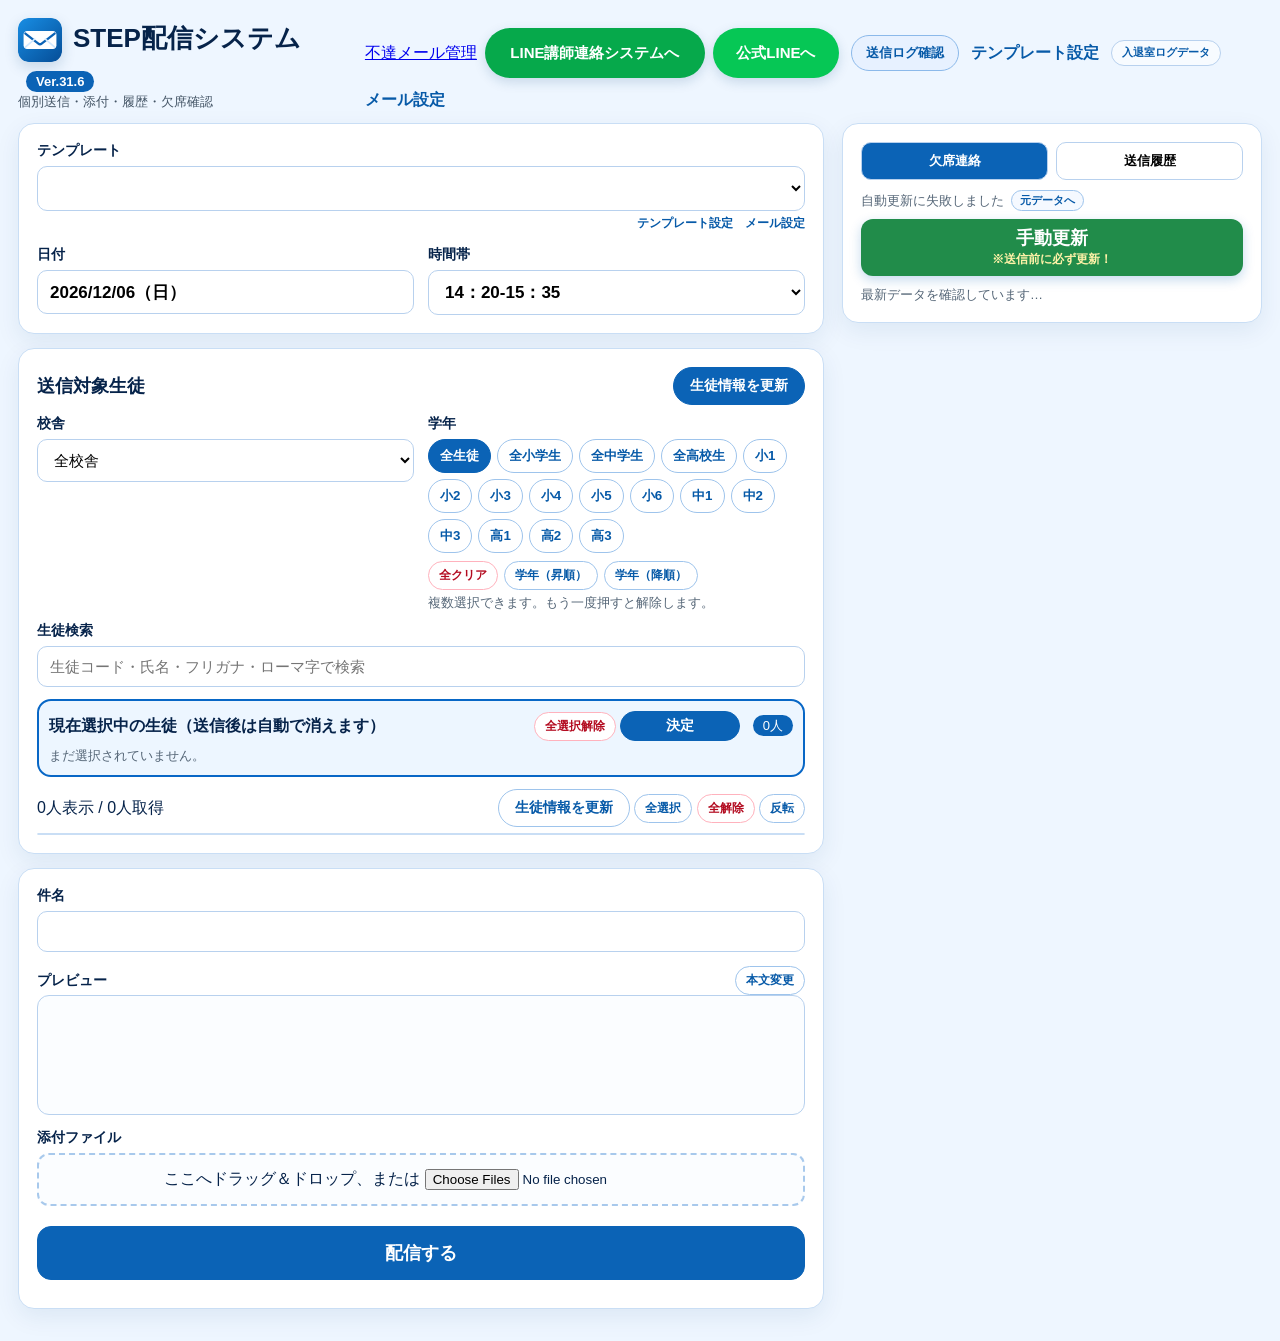
==== index.html @ d00be13e "Add delivery failure manager link to STEP message header" ====
<!doctype html><html lang="ja"><head><meta charset="utf-8"><meta name="viewport" content="width=device-width,initial-scale=1"><meta name="theme-color" content="#0b63b6"><title>STEP配信システム Ver.31.6</title>
<link rel="icon" type="image/svg+xml" href="icons/mail-icon.svg?v=20260814-2"><link rel="icon" type="image/png" sizes="32x32" href="icons/favicon-32.png?v=20260814-2"><link rel="shortcut icon" href="favicon.ico?v=20260814-2"><link rel="apple-touch-icon" sizes="180x180" href="apple-touch-icon.png?v=20260814-2"><link rel="manifest" href="manifest.webmanifest?v=20260814-2">
<link rel="stylesheet" href="style.css?v=20260923-absence-button-v1"></head><body><div class="wrap"><div class="top"><div><h1>STEP配信システム <span class="ver">Ver.31.6</span></h1><div class="sub">個別送信・添付・履歴・欠席確認</div></div><div style="display:flex;gap:12px;align-items:center;flex-wrap:wrap"><nav class="systemNav" aria-label="関連システム"><a class="systemNavSubButton deliveryFailureLink" href="https://stepkobetsu-hub.github.io/student-QR/delivery_failures.html">不達メール管理</a><a class="systemNavButton teacherLineLink" href="https://stepkobetsu-hub.github.io/step-form/teacher_line_contact.html">LINE講師連絡システムへ</a><a class="systemNavButton officialLineLink" href="https://chat.line.biz/U4ec286ef731d320a710bfa6cc796b713" target="_blank" rel="noopener noreferrer">公式LINEへ</a></nav><a class="pillLink" href="template.html">テンプレート設定</a><a class="pillLink checkinLogLink" href="https://docs.google.com/spreadsheets/d/1VyQ3O69PDArG2bJt_Qf347rlTwKfjqM6KPLDWqIPo6A/edit?gid=0#gid=0" target="_blank" rel="noopener noreferrer">入退室ログデータ</a><a class="pillLink" href="mail_settings.html">メール設定</a></div></div><div class="grid"><main><section class="card"><label class="label">テンプレート</label><select id="templateSelect" class="input"></select><div class="templateLink"><a class="pillLink" href="template.html">テンプレート設定</a>　<a class="pillLink" href="mail_settings.html">メール設定</a></div><div class="row" style="margin-top:14px"><div><label class="label">日付</label><input id="dateDisplay" class="input dateTextInput" readonly><input id="dateInput" type="date" class="hidden"></div><div><label class="label">時間帯</label><select id="timeSelect" class="input"><option>13：00-14：15</option><option>14：20-15：35</option><option>15：45-17：00</option><option>17：10-18：25</option><option>18：35-19：50</option><option>20：00-21：15</option><option value="custom">その他</option></select></div></div><div id="customTimeWrap" class="hidden" style="margin-top:10px"><label class="label">その他の時間帯</label><input id="customTime" class="input" placeholder="例：19:00～20:00"></div></section><section class="card"><div class="toolbar" style="margin-bottom:10px"><h2 style="margin:0;font-size:18px">送信対象生徒</h2><button id="refreshStudentsTopBtn" type="button" class="btn refreshBig primary">生徒情報を更新</button></div><div class="row"><div><label class="label">校舎</label><select id="schoolFilter" class="input"><option>全校舎</option><option>神領校</option><option>大手町校</option></select></div><div><label class="label">学年</label><div id="gradeButtons" class="gradeButtons"></div><div class="gradeActions"><button id="clearGradeBtn" type="button" class="btn small danger">全クリア</button><button id="sortAscBtn" type="button" class="btn small">学年（昇順）</button><button id="sortDescBtn" type="button" class="btn small">学年（降順）</button></div><div class="muted" style="margin-top:4px">複数選択できます。もう一度押すと解除します。</div></div></div><div style="margin-top:10px"><label class="label">生徒検索</label><input id="nameFilter" class="input" placeholder="生徒コード・氏名・フリガナ・ローマ字で検索"></div><div class="selectedBox"><div class="toolbar"><b>現在選択中の生徒（送信後は自動で消えます）</b><span><button id="clearAllSelectedBtn" class="btn small danger">全選択解除</button> <button id="decideSelectionBtn" class="btn small primary">決定</button> <span id="selectedCount" class="ver">0人</span></span></div><div id="selectedSummary" class="selectedSummary hidden"></div><div id="selectedList" class="selectedList"><span class="muted">まだ選択されていません。</span></div></div><div class="countLine"><span id="listCount">0人表示 / 0人取得</span><span><button id="refreshStudentsBtn" class="btn refreshBig">生徒情報を更新</button> <button id="selectVisibleBtn" class="btn small">全選択</button> <button id="clearVisibleBtn" class="btn small danger">全解除</button> <button id="invertVisibleBtn" class="btn small">反転</button></span></div><div id="studentList" class="studentArea"></div></section><section class="card"><label class="label">件名</label><input id="subjectInput" class="input"><div style="margin-top:14px" class="toolbar"><label class="label" style="margin:0">プレビュー</label><button id="toggleBodyBtn" class="btn small">本文変更</button></div><div id="preview" class="preview"></div><div id="bodyEditor" class="hidden" style="margin-top:10px"><textarea id="bodyInput" class="textarea"></textarea><button id="saveBodyBtn" class="btn primary" style="margin-top:8px">本文をプレビューへ反映</button></div><div style="margin-top:14px"><label class="label">添付ファイル</label><div id="dropZone" class="fileBox">ここへドラッグ＆ドロップ、または <input id="fileInput" type="file" multiple></div><div id="fileList" class="attachList"></div></div><button id="sendBtn" class="btn primary send">配信する</button><div id="status" class="message"></div></section></main><aside><section class="card"><div class="tabs"><button id="absenceTab" class="tab active">欠席連絡</button><button id="historyTab" class="tab">送信履歴</button></div><div id="absencePanel"><div class="absenceStatusRow"><span id="absenceAutoStatus" class="muted smallText">自動確認：5分ごと</span><a class="absenceSourceLink" href="https://docs.google.com/spreadsheets/d/1c2He5p_FMXGq0Gor74wIrJKtdBvTdjmO992ZkNSVuLQ/edit" target="_blank" rel="noopener noreferrer" title="欠席・遅刻・早退連絡の元データを開く">元データへ</a></div>
              <div class="absenceRefreshBox"><button id="refreshAbsenceCacheBtn" type="button" class="miniBtn absenceRefreshBtn"><span class="absenceRefreshMain">手動更新</span><span class="absenceRefreshNote">※送信前に必ず更新！</span></button></div>
              <div id="absenceList" class="absenceList" style="margin-top:10px"></div></div><div id="historyPanel" class="hidden"><div class="row"><div><label class="label">From</label><input id="historyFrom" type="date" class="input"></div><div><label class="label">To</label><input id="historyTo" type="date" class="input"></div></div><input id="historySearch" class="input" style="margin-top:8px" placeholder="生徒名・件名で検索"><div class="historyButtons historyButtonsWide"><div class="historySearchActions"><button id="reloadHistory" class="btn small searchWide">検索</button><button id="clearHistorySearchBtn" class="btn small">クリア</button><button id="refreshHistoryBtn" class="btn small">更新</button></div><div class="historyArchiveActions"><button id="showArchiveBtn" class="btn small">アーカイブ</button><button id="showNormalHistoryBtn" class="btn small hidden">通常履歴に戻る</button></div></div><div class="muted" style="margin-top:8px">先月分など、直近10件より前の履歴はこちらから確認できます。</div><a class="btn small" style="display:block;text-align:center;text-decoration:none;margin-top:6px" href="https://docs.google.com/spreadsheets/d/1uMj20OXRNOY5YMlga_kzmZ6Y_wER3abNBmrz1bKWs3g/edit?gid=251153037#gid=251153037" target="_blank" rel="noopener noreferrer">Googleスプレッドシートで過去の配信履歴を確認</a><div id="historyList" class="historyList" style="margin-top:10px"></div></div></section></aside></div></div><script src="api.js?v=20260923-absence-fast-v4"></script><script src="app.js?v=20260923-absence-button-v1"></script><script src="selection-reset-fix.js?v=20260904-1"></script></body></html>
---- style.css ----
*{box-sizing:border-box}body{margin:0;font-family:-apple-system,BlinkMacSystemFont,'Segoe UI','Noto Sans JP',sans-serif;background:#eef6ff;color:#06234a}.wrap{max-width:1420px;margin:0 auto;padding:18px}.top{display:flex;justify-content:space-between;align-items:end;margin-bottom:12px}.top h1{font-size:26px;margin:0}.ver{font-size:13px;background:#0b63b6;color:white;border-radius:999px;padding:3px 10px;margin-left:8px}.sub{font-size:13px;color:#456}.grid{display:grid;grid-template-columns:minmax(650px,1fr) 420px;gap:18px}.card{background:white;border:1px solid #c9def5;border-radius:16px;box-shadow:0 8px 24px rgba(10,70,120,.08);padding:18px;margin-bottom:14px}.row{display:grid;grid-template-columns:1fr 1fr;gap:14px}.label{font-weight:700;font-size:14px;margin:0 0 6px;display:block}.input,.textarea,select{width:100%;border:1px solid #b8d1ee;border-radius:10px;padding:11px 12px;font-size:15px;background:white}.textarea{min-height:190px;font-family:inherit;line-height:1.7}.btn{border:1px solid #9ec4ec;background:white;color:#075aa8;border-radius:999px;padding:8px 14px;font-weight:700;cursor:pointer}.btn.primary{background:#0b63b6;color:white;border-color:#0b63b6}.btn.danger{color:#b30b20;border-color:#ffb2bd}.btn.small{font-size:12px;padding:5px 10px}.toolbar{display:flex;gap:8px;align-items:center;justify-content:space-between;flex-wrap:wrap}.muted{color:#567;font-size:13px}.selectedBox{border:2px solid #0867c6;background:#edf6ff;border-radius:14px;padding:12px;margin:12px 0}.selectedSummary{display:none}.selectedList{display:flex;flex-wrap:wrap;gap:5px;align-items:center;max-height:none;overflow:visible}.selectedItem{display:inline-grid;grid-template-columns:auto auto auto 24px;gap:5px;align-items:center;border:1px solid #b7d7fb;background:white;border-radius:999px;padding:3px 5px;font-size:12px;line-height:1.1}.badge{background:#ffe995;border-radius:999px;text-align:center;padding:3px 6px;font-weight:700}.chipX{border:1px solid #9ec4ec;background:white;color:#075aa8;border-radius:999px;width:22px;height:22px;font-weight:700;cursor:pointer}.studentArea{border:1px solid #c9def5;border-radius:12px;background:#fff;max-height:none;overflow:visible}.studentRow{display:grid;grid-template-columns:28px 1fr 70px 90px;gap:8px;align-items:center;padding:7px 10px;border-bottom:1px solid #edf3fa;cursor:pointer;font-size:14px}.studentRow:hover{background:#eef7ff}.studentRow.selected{background:#dceeff}.countLine{display:flex;justify-content:space-between;align-items:center;margin:10px 0 6px}.preview{white-space:pre-wrap;border:1px solid #b8d1ee;background:#fbfdff;border-radius:12px;padding:12px;line-height:1.7;min-height:120px}.hidden{display:none!important}.send{width:100%;font-size:18px;padding:14px;border-radius:14px;margin-top:14px}.tabs{display:flex;gap:8px;margin-bottom:10px}.tab{flex:1;border:1px solid #b8d1ee;background:white;border-radius:10px;padding:9px;font-weight:700;cursor:pointer}.tab.active{background:#0b63b6;color:white}.historyList,.absenceList{display:grid;gap:8px;max-height:650px;overflow:auto}.historyItem,.absenceItem{border:1px solid #c9def5;border-radius:12px;background:#fbfdff;padding:10px;position:relative}.today{background:#fff8d8;border-color:#ffd25c}.historyTitle{font-weight:800}.historyMeta{font-size:13px;color:#345;margin-top:4px}.xbtn{position:absolute;right:8px;top:8px;border:none;background:#f7dce1;color:#9b0018;border-radius:999px;width:24px;height:24px;cursor:pointer}.details{margin-top:8px}.details summary{color:#075aa8;cursor:pointer;font-weight:700}.details pre{white-space:pre-wrap;background:white;border:1px solid #ddd;border-radius:8px;padding:8px;max-height:280px;overflow:auto}.attachList{font-size:13px;color:#345;margin-top:6px}.templateLink{font-size:12px;text-align:right;margin-top:4px}.pillLink{color:#075aa8;font-weight:700;text-decoration:none}.insertButtons{display:flex;flex-wrap:wrap;gap:6px;margin:8px 0}.fileBox{border:2px dashed #a8c9ec;border-radius:12px;padding:14px;text-align:center;background:#fbfdff}.fileBox.drag{background:#e5f2ff}.templateTable{width:100%;border-collapse:collapse}.templateTable th,.templateTable td{border-bottom:1px solid #e2edf8;padding:8px;text-align:left;font-size:14px}.message{font-weight:700;margin-top:10px}.dateTextInput{background:white}

.systemNav{display:flex;gap:8px;align-items:center;margin:0}.systemNavButton{display:inline-flex;align-items:center;justify-content:center;min-height:50px;border-radius:999px;padding:11px 20px;color:#fff;text-decoration:none;font-size:15px;font-weight:900;white-space:nowrap;box-shadow:0 4px 12px rgba(10,70,120,.17)}.teacherLineLink{min-width:220px;background:#06a94b}.officialLineLink{min-width:126px;background:#06c755}.systemNavButton:hover{filter:brightness(.96)}
@media(max-width:1050px){.grid{grid-template-columns:1fr}.selectedItem{grid-template-columns:auto auto auto 24px}}
@media(max-width:600px){.top{align-items:flex-start;gap:8px}.top>div:last-child{gap:6px!important}.systemNav{display:flex;gap:5px}.systemNavButton{padding:7px 9px;font-size:11px;text-align:center}}

.gradeButtons{display:flex;flex-wrap:wrap;gap:6px}.gradeBtn{border:1px solid #9ec4ec;background:white;color:#075aa8;border-radius:999px;padding:7px 11px;font-weight:700;cursor:pointer}.gradeBtn.active{background:#0b63b6;color:white;border-color:#0b63b6}.selectedBox{padding:10px}.selectedBox .toolbar{margin-bottom:6px}

/* Ver.18 additions */
.gradeActions{display:flex;gap:6px;flex-wrap:wrap;margin-top:8px}
.gradeBadge,.badge{border-radius:999px;text-align:center;padding:3px 7px;font-weight:800;display:inline-block;min-width:38px}
.gradeElem{background:#ffdbe1;color:#9b0018}
.gradeJr{background:#ffe995;color:#5b4300}
.gradeHigh{background:#dbeafe;color:#075aa8}
.selectedItem{grid-template-columns:auto auto auto 22px;padding:3px 6px;font-size:12px;min-height:25px}
.studentRow .gradeBadge{justify-self:start}

.returnBtn{border:1px solid #9ec4ec;border-radius:999px;padding:8px 14px;background:white}

/* Ver.20.2 */
.btn.refreshBig{font-size:14px;padding:9px 16px;border-radius:999px}
.historyButtons{display:flex;gap:8px;flex-wrap:wrap;margin-top:8px}
.archiveBadge{display:inline-block;background:#f4eee8;border:1px solid #d9c7b8;color:#7a4b20;border-radius:999px;padding:2px 8px;font-size:12px;font-weight:700;margin-bottom:4px}
.historyActions{display:flex;gap:6px;margin-top:8px;flex-wrap:wrap}

/* Ver.30.1 送信結果ポップアップ */
.modalOverlay{position:fixed;inset:0;background:rgba(0,0,0,.35);display:flex;align-items:center;justify-content:center;z-index:9999;padding:20px}
.modalOverlay.hidden{display:none}
.modalBox{background:#fff;border-radius:18px;box-shadow:0 20px 60px rgba(0,0,0,.25);padding:28px;max-width:560px;width:100%;text-align:center;border:2px solid #bcd7ff}
.modalBox h2{margin:0 0 16px;font-size:24px;color:#063766}.modalBox.success{border-color:#7ecb9a}.modalBox.warn{border-color:#f5b3b3}.resultCount{font-size:20px;font-weight:700;margin:8px 0}.errorList{background:#fff7f7;border:1px solid #f0b8b8;border-radius:10px;padding:12px;text-align:left;white-space:pre-wrap;max-height:220px;overflow:auto;color:#8a1f1f}.progressBar{height:16px;background:#e5eefb;border-radius:999px;overflow:hidden;margin:18px 0}.progressBar>div{height:100%;width:55%;background:#1668b8;border-radius:999px;animation:progressMove 1.1s infinite alternate}@keyframes progressMove{from{transform:translateX(-40%)}to{transform:translateX(120%)}}

/* Ver.31 preview placeholder */
.previewPlaceholder{color:#9ca3af;font-style:italic;font-family:Georgia,'Times New Roman',serif;background:#f8fafc;border:1px dashed #cbd5e1;border-radius:6px;padding:1px 6px;}

#decideSelectionBtn{min-width:120px;padding-left:24px;padding-right:24px;font-size:14px;}
.settingsOpen{text-align:right;margin-top:10px;}
.settingsCard.hidden{display:none!important;}

/* Ver.31.3 履歴検索ボタン調整 */
.historyButtonsWide{display:flex;align-items:center;justify-content:space-between;gap:10px;margin-top:8px}
.historySearchActions{display:flex;gap:8px;align-items:center}
.historyArchiveActions{margin-left:auto;display:flex;gap:8px;align-items:center}
.searchWide{min-width:92px;padding-left:22px!important;padding-right:22px!important}
#clearHistorySearchBtn{min-width:72px}
#showArchiveBtn,#showNormalHistoryBtn{white-space:nowrap}

.receivedTime{font-size:11px;color:#8a9aaa;font-weight:500;margin-left:6px;}
.settingsHead{display:flex;align-items:center;justify-content:space-between;gap:10px;}

/* Important send fields */
#templateSelect,#dateDisplay,#timeSelect{font-size:17px;font-weight:800}

/* STEP配信システム アイコン */
.top h1::before{content:"";display:inline-block;width:44px;height:44px;margin-right:11px;border-radius:11px;background:url("icons/mail-icon.svg") center/cover no-repeat;box-shadow:0 5px 14px rgba(10,70,120,.18);vertical-align:middle}


/* Ver.31.4 最終送信確認モーダル */
.confirmOverlay{position:fixed;inset:0;z-index:10000;display:flex;align-items:center;justify-content:center;padding:24px;background:rgba(3,15,30,.72)}
.confirmOverlay.hidden{display:none!important}
.confirmDialog{display:flex;flex-direction:column;width:min(820px,100%);height:auto;max-height:94vh;overflow:hidden;background:#fff;border:3px solid #b30b20;border-radius:22px;box-shadow:0 28px 80px rgba(0,0,0,.42);padding:24px 30px;color:#06234a}
.confirmDialog h2{margin:0;text-align:center;font-size:clamp(27px,4vw,38px);color:#8f1021}
.confirmWarning{margin:12px 0 14px;padding:10px 16px;border-radius:12px;background:#fff0f1;border:2px solid #ef9aa6;color:#8f1021;text-align:center;font-size:clamp(16px,2.5vw,20px);font-weight:900}
.confirmDetails{display:grid;gap:8px;margin:0}
.confirmDetails>div{display:grid;grid-template-columns:130px minmax(0,1fr);gap:14px;align-items:start;padding:9px 14px;border:1px solid #c9def5;border-radius:12px;background:#f8fbff}
.confirmDetails dt{font-size:17px;font-weight:900;color:#345}
.confirmDetails dd{margin:0;font-size:clamp(18px,2.5vw,23px);font-weight:800;overflow-wrap:anywhere}
.confirmDetails .confirmCount{font-size:clamp(22px,3vw,30px);color:#b30b20}
.confirmRecipients{display:flex;min-height:0;flex-direction:column;margin-top:12px}
.confirmRecipients h3{margin:0 0 8px;font-size:24px;color:#8f1021}.confirmRecipients h3 span{font-size:19px}
.confirmRecipients ul{display:grid;grid-template-columns:repeat(2,minmax(0,1fr));grid-auto-flow:column;grid-template-rows:repeat(3,minmax(46px,auto));column-gap:22px;min-height:0;max-height:220px;overflow-y:auto;margin:0;padding:10px 14px;list-style:none;border:2px solid #b8d1ee;border-radius:12px;background:#fbfdff}
.confirmRecipients li{display:flex;align-items:center;gap:10px;min-width:0;min-height:46px;padding:8px 6px;border-bottom:1px solid #e2edf8;font-size:18px}.confirmRecipients li strong{min-width:0;overflow-wrap:anywhere}
.confirmRecipients li:last-child{border-bottom:0}
.confirmActions{display:grid;grid-template-columns:1fr 1.35fr;gap:28px;margin-top:14px}
.confirmCancelBtn,.confirmSendBtn{min-height:62px;border-radius:14px;padding:13px 18px;font-size:19px;font-weight:900;cursor:pointer}
.confirmCancelBtn{border:2px solid #8aa1b8;background:#eef3f7;color:#183b56}
.confirmSendBtn{border:2px solid #9d0b1e;background:#b30b20;color:#fff}
.confirmCancelBtn:focus-visible,.confirmSendBtn:focus-visible{outline:4px solid #f9c74f;outline-offset:3px}
.confirmSendBtn:disabled{cursor:not-allowed;opacity:.55}
@media(max-width:600px){
  .confirmOverlay{padding:10px}
  .confirmDialog{height:auto;max-height:94vh;padding:14px;border-radius:16px}
  .confirmWarning{margin:11px 0 13px;padding:10px}
  .confirmDetails{gap:8px}
  .confirmDetails>div{grid-template-columns:92px minmax(0,1fr);gap:8px;padding:9px 10px}
  .confirmDetails dt{font-size:14px}
  .confirmRecipients{margin-top:12px}
  .confirmRecipients ul{display:block;min-height:0;max-height:220px;padding:7px 9px}
  .confirmRecipients li{font-size:16px;padding:7px 2px}
  .confirmActions{grid-template-columns:1fr;gap:10px;margin-top:14px}
  .confirmCancelBtn,.confirmSendBtn{min-height:54px;font-size:17px}
  .confirmCancelBtn{order:2}
  .confirmSendBtn{order:1}
}


/* Ver.31.4.3 ラフ案対応：送信先を左、確認項目を右に配置 */
.confirmMain{display:grid;grid-template-columns:minmax(0,1.35fr) minmax(280px,.9fr);gap:18px;min-height:0;margin-top:2px}
.confirmMain .confirmRecipients{margin-top:0;min-height:0}
.confirmMain .confirmRecipients ul{display:block;min-height:260px;max-height:300px;overflow-y:auto}
.confirmMain .confirmRecipients li{min-height:49px;font-size:19px}
.confirmMain .confirmDetails{display:flex;flex-direction:column;gap:10px}
.confirmMain .confirmDetails>div{display:block;padding:12px 14px}
.confirmMain .confirmDetails dt{margin-bottom:7px}
.confirmMain .confirmDetails dd{font-size:20px;line-height:1.45}
.confirmMain .confirmDetails .confirmCount{font-size:30px}
@media(max-width:700px){
  .confirmMain{display:flex;flex-direction:column;gap:10px;overflow-y:auto}
  .confirmMain .confirmRecipients{order:1}
  .confirmMain .confirmDetails{order:2}
  .confirmMain .confirmRecipients ul{min-height:0;max-height:220px}
  .confirmMain .confirmDetails>div{display:grid;grid-template-columns:92px minmax(0,1fr);gap:8px}
  .confirmMain .confirmDetails dt{margin-bottom:0}
}


/* Ver.31.4.4 低い画面でも操作ボタンと内容を重ねない */
.confirmDialog{height:min(680px,94vh)}
.confirmDialog h2{font-size:clamp(24px,3vw,32px);line-height:1.15}
.confirmWarning{flex:0 0 auto;margin:8px 0 10px;padding:8px 14px}
.confirmMain{flex:1;min-height:0;overflow:hidden}
.confirmMain .confirmRecipients{height:100%;min-height:0}
.confirmMain .confirmRecipients ul{flex:1;min-height:0;max-height:none}
.confirmMain .confirmDetails{min-height:0}
.confirmMain .confirmDetails>div{padding:9px 12px}
.confirmMain .confirmDetails>div:first-child{display:grid;grid-template-columns:100px minmax(0,1fr);align-items:center;gap:8px}
.confirmMain .confirmDetails>div:first-child dt{margin:0}
.confirmMain .confirmDetails .confirmCount{font-size:27px;text-align:left}
.confirmActions{flex:0 0 auto;margin-top:12px}
@media(max-width:700px){
  .confirmDialog{height:94vh}
  .confirmMain{overflow-y:auto}
  .confirmMain .confirmRecipients{height:auto}
  .confirmMain .confirmRecipients ul{flex:none;max-height:220px}
}


/* 欠席連絡：送信前の手動更新を目立たせる */
.absenceRefreshBox{display:flex;flex-direction:column;align-items:stretch;gap:4px;margin-top:8px}
.absenceRefreshBtn{width:100%;border:0;border-radius:12px;padding:9px 16px 10px;background:#218c4a;color:#fff;font-weight:800;box-shadow:0 4px 12px rgba(11,99,182,.24);cursor:pointer;display:flex;flex-direction:column;align-items:center;justify-content:center;gap:2px;line-height:1.2}
.absenceRefreshMain{font-size:18px;font-weight:900}
.absenceRefreshNote{font-size:12px;font-weight:900;color:#fff2a8}
.absenceRefreshBtn:hover{background:#19723c}
.absenceRefreshBtn:focus-visible{outline:3px solid #8fc7ff;outline-offset:2px}
.absenceRefreshBtn:disabled{background:#7d97ad;cursor:wait;box-shadow:none}
.absenceStatusRow{display:flex;align-items:center;justify-content:flex-start;gap:7px;flex-wrap:nowrap;white-space:nowrap}
.absenceSourceLink{display:inline-flex;align-items:center;padding:3px 8px;border:1px solid #9ec4ec;border-radius:999px;background:#f5f9ff;color:#075aa8;font-size:11px;font-weight:700;line-height:1.2;text-decoration:none;white-space:nowrap}
.absenceSourceLink:hover{background:#e7f1ff;border-color:#6da8e3}
.absenceSourceLink:focus-visible{outline:3px solid #8fc7ff;outline-offset:2px}
.absenceRefreshNotice{margin-left:0;color:#d00020;font-size:12px;font-weight:800;white-space:nowrap}

/* 送信エラー後の実送信調査 */
.deliveryLogBtn{background:#e7f1ff!important;color:#075aa8!important;border-color:#8bb9ea!important;white-space:nowrap}
.checkinLogLink{display:inline-flex;align-items:center;padding:5px 10px;border:1px solid #b8d1ee;border-radius:999px;background:#f7fbff;font-size:11px;line-height:1.2;white-space:nowrap}
.modalActions{display:flex;justify-content:center;gap:10px;flex-wrap:wrap;margin-top:16px}
.deliveryItem,.deliveryUnknown,.deliveryLogDetail{border-radius:10px;padding:10px 12px;margin:8px 0;text-align:left}
.deliveryItem{display:grid;grid-template-columns:1fr auto;gap:4px 10px;border:1px solid #b8d1ee;background:#f8fbff}
.deliveryItem small{grid-column:1/-1;color:#567}.deliveryItem div{grid-column:1/-1}
.deliveryOk{border-color:#77c795;background:#eefbf3}.deliveryPending{border-color:#e3bd58;background:#fff9df}.deliveryError{border-color:#e29aa5;background:#fff2f3}
.deliveryUnknown{border:1px solid #e3bd58;background:#fff9df;color:#634d00}
.deliveryLogModal{display:flex;flex-direction:column;max-width:700px;max-height:calc(100dvh - 40px);overflow:hidden;text-align:left}.deliveryLogHead{display:flex;align-items:center;justify-content:space-between;gap:12px;flex:0 0 auto}.deliveryLogHead h2{margin:0}.deliveryLogClose{display:grid;place-items:center;flex:0 0 auto;width:40px;height:40px;border:1px solid #9ec4ec;border-radius:50%;background:#f3f8ff;color:#075aa8;font-size:28px;line-height:1;cursor:pointer}.deliveryLogClose:focus-visible{outline:3px solid #f9c74f;outline-offset:2px}#deliveryLogList{min-height:0;overflow-y:auto;overscroll-behavior:contain;margin:12px -6px 16px 0;padding-right:6px}.deliveryLogBottomClose{flex:0 0 auto;align-self:center}.deliveryLogRow{display:grid;grid-template-columns:1fr auto;gap:4px 10px;width:100%;padding:11px 12px;margin:8px 0;border:1px solid #b8d1ee;border-radius:10px;background:#f8fbff;color:#06234a;text-align:left;cursor:pointer}.deliveryLogRow small{grid-column:1/-1;color:#075aa8;font-weight:700}
@media(max-width:600px){.modalOverlay{padding:10px}.deliveryLogModal{max-height:calc(100dvh - 20px);padding:18px}.deliveryLogHead h2{font-size:20px}}


/* Ver.31.4.5 案内日時の切れ防止 */
.confirmMain{grid-template-columns:minmax(0,1.3fr) minmax(320px,.95fr);gap:14px}
.confirmMain .confirmDetails{gap:6px;overflow:visible}
.confirmMain .confirmDetails>div{padding:7px 10px}
.confirmMain .confirmDetails dt{margin-bottom:3px;font-size:15px;line-height:1.2}
.confirmMain .confirmDetails dd{font-size:18px;line-height:1.25}
.confirmMain .confirmDetails>div:first-child{grid-template-columns:94px minmax(0,1fr);min-height:48px;padding-top:6px;padding-bottom:6px}
.confirmMain .confirmDetails .confirmCount{font-size:25px;line-height:1}
.confirmCancelBtn,.confirmSendBtn{min-height:58px;padding-top:10px;padding-bottom:10px}
@media(max-height:650px) and (min-width:701px){
  .confirmOverlay{padding:10px}
  .confirmDialog{height:96vh;padding-top:18px;padding-bottom:18px}
  .confirmDialog h2{font-size:28px}
  .confirmWarning{margin-top:6px;margin-bottom:8px;padding-top:7px;padding-bottom:7px}
  .confirmActions{margin-top:8px}
}
@media(max-width:700px){
  .confirmMain{grid-template-columns:1fr}
  .confirmMain .confirmDetails>div{padding:8px 10px}
  .confirmMain .confirmDetails dt{font-size:14px}
  .confirmMain .confirmDetails dd{font-size:17px}
}
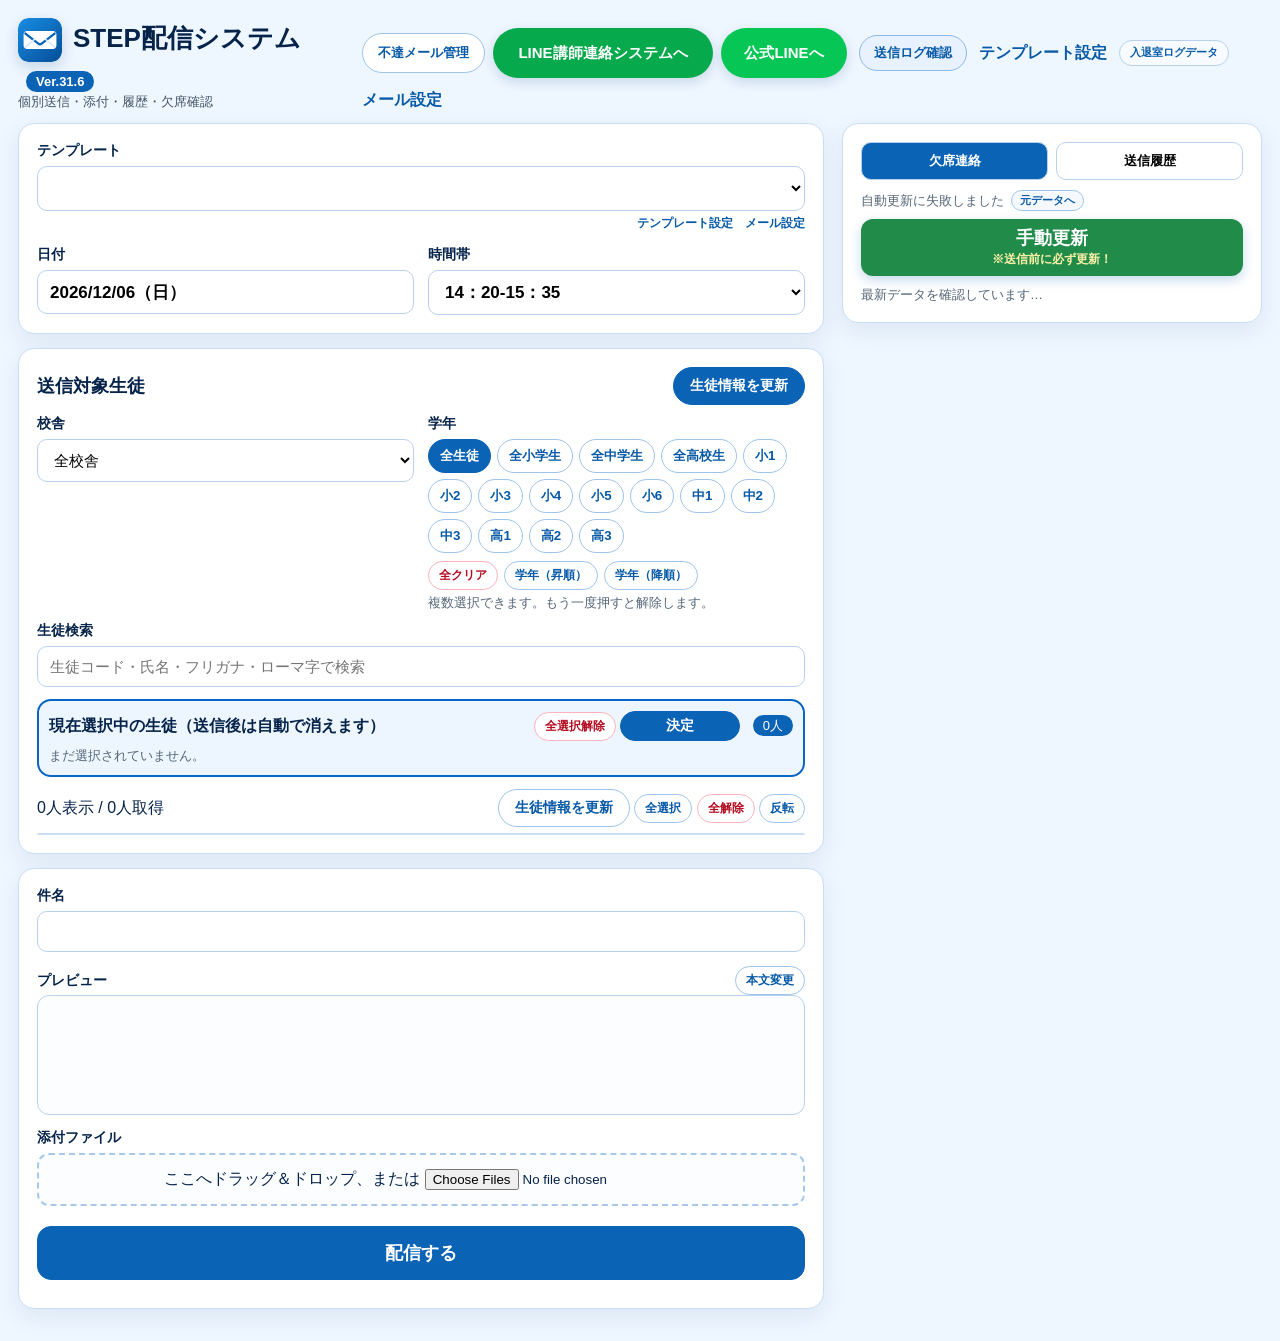
==== commit fd8d7de7: "Bust CSS cache for delivery failure header button" ====
--- a/index.html
+++ b/index.html
@@ -1,5 +1,5 @@
 <!doctype html><html lang="ja"><head><meta charset="utf-8"><meta name="viewport" content="width=device-width,initial-scale=1"><meta name="theme-color" content="#0b63b6"><title>STEP配信システム Ver.31.6</title>
 <link rel="icon" type="image/svg+xml" href="icons/mail-icon.svg?v=20260814-2"><link rel="icon" type="image/png" sizes="32x32" href="icons/favicon-32.png?v=20260814-2"><link rel="shortcut icon" href="favicon.ico?v=20260814-2"><link rel="apple-touch-icon" sizes="180x180" href="apple-touch-icon.png?v=20260814-2"><link rel="manifest" href="manifest.webmanifest?v=20260814-2">
-<link rel="stylesheet" href="style.css?v=20260923-absence-button-v1"></head><body><div class="wrap"><div class="top"><div><h1>STEP配信システム <span class="ver">Ver.31.6</span></h1><div class="sub">個別送信・添付・履歴・欠席確認</div></div><div style="display:flex;gap:12px;align-items:center;flex-wrap:wrap"><nav class="systemNav" aria-label="関連システム"><a class="systemNavSubButton deliveryFailureLink" href="https://stepkobetsu-hub.github.io/student-QR/delivery_failures.html">不達メール管理</a><a class="systemNavButton teacherLineLink" href="https://stepkobetsu-hub.github.io/step-form/teacher_line_contact.html">LINE講師連絡システムへ</a><a class="systemNavButton officialLineLink" href="https://chat.line.biz/U4ec286ef731d320a710bfa6cc796b713" target="_blank" rel="noopener noreferrer">公式LINEへ</a></nav><a class="pillLink" href="template.html">テンプレート設定</a><a class="pillLink checkinLogLink" href="https://docs.google.com/spreadsheets/d/1VyQ3O69PDArG2bJt_Qf347rlTwKfjqM6KPLDWqIPo6A/edit?gid=0#gid=0" target="_blank" rel="noopener noreferrer">入退室ログデータ</a><a class="pillLink" href="mail_settings.html">メール設定</a></div></div><div class="grid"><main><section class="card"><label class="label">テンプレート</label><select id="templateSelect" class="input"></select><div class="templateLink"><a class="pillLink" href="template.html">テンプレート設定</a>　<a class="pillLink" href="mail_settings.html">メール設定</a></div><div class="row" style="margin-top:14px"><div><label class="label">日付</label><input id="dateDisplay" class="input dateTextInput" readonly><input id="dateInput" type="date" class="hidden"></div><div><label class="label">時間帯</label><select id="timeSelect" class="input"><option>13：00-14：15</option><option>14：20-15：35</option><option>15：45-17：00</option><option>17：10-18：25</option><option>18：35-19：50</option><option>20：00-21：15</option><option value="custom">その他</option></select></div></div><div id="customTimeWrap" class="hidden" style="margin-top:10px"><label class="label">その他の時間帯</label><input id="customTime" class="input" placeholder="例：19:00～20:00"></div></section><section class="card"><div class="toolbar" style="margin-bottom:10px"><h2 style="margin:0;font-size:18px">送信対象生徒</h2><button id="refreshStudentsTopBtn" type="button" class="btn refreshBig primary">生徒情報を更新</button></div><div class="row"><div><label class="label">校舎</label><select id="schoolFilter" class="input"><option>全校舎</option><option>神領校</option><option>大手町校</option></select></div><div><label class="label">学年</label><div id="gradeButtons" class="gradeButtons"></div><div class="gradeActions"><button id="clearGradeBtn" type="button" class="btn small danger">全クリア</button><button id="sortAscBtn" type="button" class="btn small">学年（昇順）</button><button id="sortDescBtn" type="button" class="btn small">学年（降順）</button></div><div class="muted" style="margin-top:4px">複数選択できます。もう一度押すと解除します。</div></div></div><div style="margin-top:10px"><label class="label">生徒検索</label><input id="nameFilter" class="input" placeholder="生徒コード・氏名・フリガナ・ローマ字で検索"></div><div class="selectedBox"><div class="toolbar"><b>現在選択中の生徒（送信後は自動で消えます）</b><span><button id="clearAllSelectedBtn" class="btn small danger">全選択解除</button> <button id="decideSelectionBtn" class="btn small primary">決定</button> <span id="selectedCount" class="ver">0人</span></span></div><div id="selectedSummary" class="selectedSummary hidden"></div><div id="selectedList" class="selectedList"><span class="muted">まだ選択されていません。</span></div></div><div class="countLine"><span id="listCount">0人表示 / 0人取得</span><span><button id="refreshStudentsBtn" class="btn refreshBig">生徒情報を更新</button> <button id="selectVisibleBtn" class="btn small">全選択</button> <button id="clearVisibleBtn" class="btn small danger">全解除</button> <button id="invertVisibleBtn" class="btn small">反転</button></span></div><div id="studentList" class="studentArea"></div></section><section class="card"><label class="label">件名</label><input id="subjectInput" class="input"><div style="margin-top:14px" class="toolbar"><label class="label" style="margin:0">プレビュー</label><button id="toggleBodyBtn" class="btn small">本文変更</button></div><div id="preview" class="preview"></div><div id="bodyEditor" class="hidden" style="margin-top:10px"><textarea id="bodyInput" class="textarea"></textarea><button id="saveBodyBtn" class="btn primary" style="margin-top:8px">本文をプレビューへ反映</button></div><div style="margin-top:14px"><label class="label">添付ファイル</label><div id="dropZone" class="fileBox">ここへドラッグ＆ドロップ、または <input id="fileInput" type="file" multiple></div><div id="fileList" class="attachList"></div></div><button id="sendBtn" class="btn primary send">配信する</button><div id="status" class="message"></div></section></main><aside><section class="card"><div class="tabs"><button id="absenceTab" class="tab active">欠席連絡</button><button id="historyTab" class="tab">送信履歴</button></div><div id="absencePanel"><div class="absenceStatusRow"><span id="absenceAutoStatus" class="muted smallText">自動確認：5分ごと</span><a class="absenceSourceLink" href="https://docs.google.com/spreadsheets/d/1c2He5p_FMXGq0Gor74wIrJKtdBvTdjmO992ZkNSVuLQ/edit" target="_blank" rel="noopener noreferrer" title="欠席・遅刻・早退連絡の元データを開く">元データへ</a></div>
+<link rel="stylesheet" href="style.css?v=20260927-delivery-failure-button-v2"></head><body><div class="wrap"><div class="top"><div><h1>STEP配信システム <span class="ver">Ver.31.6</span></h1><div class="sub">個別送信・添付・履歴・欠席確認</div></div><div style="display:flex;gap:12px;align-items:center;flex-wrap:wrap"><nav class="systemNav" aria-label="関連システム"><a class="systemNavSubButton deliveryFailureLink" href="https://stepkobetsu-hub.github.io/student-QR/delivery_failures.html">不達メール管理</a><a class="systemNavButton teacherLineLink" href="https://stepkobetsu-hub.github.io/step-form/teacher_line_contact.html">LINE講師連絡システムへ</a><a class="systemNavButton officialLineLink" href="https://chat.line.biz/U4ec286ef731d320a710bfa6cc796b713" target="_blank" rel="noopener noreferrer">公式LINEへ</a></nav><a class="pillLink" href="template.html">テンプレート設定</a><a class="pillLink checkinLogLink" href="https://docs.google.com/spreadsheets/d/1VyQ3O69PDArG2bJt_Qf347rlTwKfjqM6KPLDWqIPo6A/edit?gid=0#gid=0" target="_blank" rel="noopener noreferrer">入退室ログデータ</a><a class="pillLink" href="mail_settings.html">メール設定</a></div></div><div class="grid"><main><section class="card"><label class="label">テンプレート</label><select id="templateSelect" class="input"></select><div class="templateLink"><a class="pillLink" href="template.html">テンプレート設定</a>　<a class="pillLink" href="mail_settings.html">メール設定</a></div><div class="row" style="margin-top:14px"><div><label class="label">日付</label><input id="dateDisplay" class="input dateTextInput" readonly><input id="dateInput" type="date" class="hidden"></div><div><label class="label">時間帯</label><select id="timeSelect" class="input"><option>13：00-14：15</option><option>14：20-15：35</option><option>15：45-17：00</option><option>17：10-18：25</option><option>18：35-19：50</option><option>20：00-21：15</option><option value="custom">その他</option></select></div></div><div id="customTimeWrap" class="hidden" style="margin-top:10px"><label class="label">その他の時間帯</label><input id="customTime" class="input" placeholder="例：19:00～20:00"></div></section><section class="card"><div class="toolbar" style="margin-bottom:10px"><h2 style="margin:0;font-size:18px">送信対象生徒</h2><button id="refreshStudentsTopBtn" type="button" class="btn refreshBig primary">生徒情報を更新</button></div><div class="row"><div><label class="label">校舎</label><select id="schoolFilter" class="input"><option>全校舎</option><option>神領校</option><option>大手町校</option></select></div><div><label class="label">学年</label><div id="gradeButtons" class="gradeButtons"></div><div class="gradeActions"><button id="clearGradeBtn" type="button" class="btn small danger">全クリア</button><button id="sortAscBtn" type="button" class="btn small">学年（昇順）</button><button id="sortDescBtn" type="button" class="btn small">学年（降順）</button></div><div class="muted" style="margin-top:4px">複数選択できます。もう一度押すと解除します。</div></div></div><div style="margin-top:10px"><label class="label">生徒検索</label><input id="nameFilter" class="input" placeholder="生徒コード・氏名・フリガナ・ローマ字で検索"></div><div class="selectedBox"><div class="toolbar"><b>現在選択中の生徒（送信後は自動で消えます）</b><span><button id="clearAllSelectedBtn" class="btn small danger">全選択解除</button> <button id="decideSelectionBtn" class="btn small primary">決定</button> <span id="selectedCount" class="ver">0人</span></span></div><div id="selectedSummary" class="selectedSummary hidden"></div><div id="selectedList" class="selectedList"><span class="muted">まだ選択されていません。</span></div></div><div class="countLine"><span id="listCount">0人表示 / 0人取得</span><span><button id="refreshStudentsBtn" class="btn refreshBig">生徒情報を更新</button> <button id="selectVisibleBtn" class="btn small">全選択</button> <button id="clearVisibleBtn" class="btn small danger">全解除</button> <button id="invertVisibleBtn" class="btn small">反転</button></span></div><div id="studentList" class="studentArea"></div></section><section class="card"><label class="label">件名</label><input id="subjectInput" class="input"><div style="margin-top:14px" class="toolbar"><label class="label" style="margin:0">プレビュー</label><button id="toggleBodyBtn" class="btn small">本文変更</button></div><div id="preview" class="preview"></div><div id="bodyEditor" class="hidden" style="margin-top:10px"><textarea id="bodyInput" class="textarea"></textarea><button id="saveBodyBtn" class="btn primary" style="margin-top:8px">本文をプレビューへ反映</button></div><div style="margin-top:14px"><label class="label">添付ファイル</label><div id="dropZone" class="fileBox">ここへドラッグ＆ドロップ、または <input id="fileInput" type="file" multiple></div><div id="fileList" class="attachList"></div></div><button id="sendBtn" class="btn primary send">配信する</button><div id="status" class="message"></div></section></main><aside><section class="card"><div class="tabs"><button id="absenceTab" class="tab active">欠席連絡</button><button id="historyTab" class="tab">送信履歴</button></div><div id="absencePanel"><div class="absenceStatusRow"><span id="absenceAutoStatus" class="muted smallText">自動確認：5分ごと</span><a class="absenceSourceLink" href="https://docs.google.com/spreadsheets/d/1c2He5p_FMXGq0Gor74wIrJKtdBvTdjmO992ZkNSVuLQ/edit" target="_blank" rel="noopener noreferrer" title="欠席・遅刻・早退連絡の元データを開く">元データへ</a></div>
               <div class="absenceRefreshBox"><button id="refreshAbsenceCacheBtn" type="button" class="miniBtn absenceRefreshBtn"><span class="absenceRefreshMain">手動更新</span><span class="absenceRefreshNote">※送信前に必ず更新！</span></button></div>
               <div id="absenceList" class="absenceList" style="margin-top:10px"></div></div><div id="historyPanel" class="hidden"><div class="row"><div><label class="label">From</label><input id="historyFrom" type="date" class="input"></div><div><label class="label">To</label><input id="historyTo" type="date" class="input"></div></div><input id="historySearch" class="input" style="margin-top:8px" placeholder="生徒名・件名で検索"><div class="historyButtons historyButtonsWide"><div class="historySearchActions"><button id="reloadHistory" class="btn small searchWide">検索</button><button id="clearHistorySearchBtn" class="btn small">クリア</button><button id="refreshHistoryBtn" class="btn small">更新</button></div><div class="historyArchiveActions"><button id="showArchiveBtn" class="btn small">アーカイブ</button><button id="showNormalHistoryBtn" class="btn small hidden">通常履歴に戻る</button></div></div><div class="muted" style="margin-top:8px">先月分など、直近10件より前の履歴はこちらから確認できます。</div><a class="btn small" style="display:block;text-align:center;text-decoration:none;margin-top:6px" href="https://docs.google.com/spreadsheets/d/1uMj20OXRNOY5YMlga_kzmZ6Y_wER3abNBmrz1bKWs3g/edit?gid=251153037#gid=251153037" target="_blank" rel="noopener noreferrer">Googleスプレッドシートで過去の配信履歴を確認</a><div id="historyList" class="historyList" style="margin-top:10px"></div></div></section></aside></div></div><script src="api.js?v=20260923-absence-fast-v4"></script><script src="app.js?v=20260923-absence-button-v1"></script><script src="selection-reset-fix.js?v=20260904-1"></script></body></html>
--- a/style.css
+++ b/style.css
@@ -1,6 +1,6 @@
 *{box-sizing:border-box}body{margin:0;font-family:-apple-system,BlinkMacSystemFont,'Segoe UI','Noto Sans JP',sans-serif;background:#eef6ff;color:#06234a}.wrap{max-width:1420px;margin:0 auto;padding:18px}.top{display:flex;justify-content:space-between;align-items:end;margin-bottom:12px}.top h1{font-size:26px;margin:0}.ver{font-size:13px;background:#0b63b6;color:white;border-radius:999px;padding:3px 10px;margin-left:8px}.sub{font-size:13px;color:#456}.grid{display:grid;grid-template-columns:minmax(650px,1fr) 420px;gap:18px}.card{background:white;border:1px solid #c9def5;border-radius:16px;box-shadow:0 8px 24px rgba(10,70,120,.08);padding:18px;margin-bottom:14px}.row{display:grid;grid-template-columns:1fr 1fr;gap:14px}.label{font-weight:700;font-size:14px;margin:0 0 6px;display:block}.input,.textarea,select{width:100%;border:1px solid #b8d1ee;border-radius:10px;padding:11px 12px;font-size:15px;background:white}.textarea{min-height:190px;font-family:inherit;line-height:1.7}.btn{border:1px solid #9ec4ec;background:white;color:#075aa8;border-radius:999px;padding:8px 14px;font-weight:700;cursor:pointer}.btn.primary{background:#0b63b6;color:white;border-color:#0b63b6}.btn.danger{color:#b30b20;border-color:#ffb2bd}.btn.small{font-size:12px;padding:5px 10px}.toolbar{display:flex;gap:8px;align-items:center;justify-content:space-between;flex-wrap:wrap}.muted{color:#567;font-size:13px}.selectedBox{border:2px solid #0867c6;background:#edf6ff;border-radius:14px;padding:12px;margin:12px 0}.selectedSummary{display:none}.selectedList{display:flex;flex-wrap:wrap;gap:5px;align-items:center;max-height:none;overflow:visible}.selectedItem{display:inline-grid;grid-template-columns:auto auto auto 24px;gap:5px;align-items:center;border:1px solid #b7d7fb;background:white;border-radius:999px;padding:3px 5px;font-size:12px;line-height:1.1}.badge{background:#ffe995;border-radius:999px;text-align:center;padding:3px 6px;font-weight:700}.chipX{border:1px solid #9ec4ec;background:white;color:#075aa8;border-radius:999px;width:22px;height:22px;font-weight:700;cursor:pointer}.studentArea{border:1px solid #c9def5;border-radius:12px;background:#fff;max-height:none;overflow:visible}.studentRow{display:grid;grid-template-columns:28px 1fr 70px 90px;gap:8px;align-items:center;padding:7px 10px;border-bottom:1px solid #edf3fa;cursor:pointer;font-size:14px}.studentRow:hover{background:#eef7ff}.studentRow.selected{background:#dceeff}.countLine{display:flex;justify-content:space-between;align-items:center;margin:10px 0 6px}.preview{white-space:pre-wrap;border:1px solid #b8d1ee;background:#fbfdff;border-radius:12px;padding:12px;line-height:1.7;min-height:120px}.hidden{display:none!important}.send{width:100%;font-size:18px;padding:14px;border-radius:14px;margin-top:14px}.tabs{display:flex;gap:8px;margin-bottom:10px}.tab{flex:1;border:1px solid #b8d1ee;background:white;border-radius:10px;padding:9px;font-weight:700;cursor:pointer}.tab.active{background:#0b63b6;color:white}.historyList,.absenceList{display:grid;gap:8px;max-height:650px;overflow:auto}.historyItem,.absenceItem{border:1px solid #c9def5;border-radius:12px;background:#fbfdff;padding:10px;position:relative}.today{background:#fff8d8;border-color:#ffd25c}.historyTitle{font-weight:800}.historyMeta{font-size:13px;color:#345;margin-top:4px}.xbtn{position:absolute;right:8px;top:8px;border:none;background:#f7dce1;color:#9b0018;border-radius:999px;width:24px;height:24px;cursor:pointer}.details{margin-top:8px}.details summary{color:#075aa8;cursor:pointer;font-weight:700}.details pre{white-space:pre-wrap;background:white;border:1px solid #ddd;border-radius:8px;padding:8px;max-height:280px;overflow:auto}.attachList{font-size:13px;color:#345;margin-top:6px}.templateLink{font-size:12px;text-align:right;margin-top:4px}.pillLink{color:#075aa8;font-weight:700;text-decoration:none}.insertButtons{display:flex;flex-wrap:wrap;gap:6px;margin:8px 0}.fileBox{border:2px dashed #a8c9ec;border-radius:12px;padding:14px;text-align:center;background:#fbfdff}.fileBox.drag{background:#e5f2ff}.templateTable{width:100%;border-collapse:collapse}.templateTable th,.templateTable td{border-bottom:1px solid #e2edf8;padding:8px;text-align:left;font-size:14px}.message{font-weight:700;margin-top:10px}.dateTextInput{background:white}
 
-.systemNav{display:flex;gap:8px;align-items:center;margin:0}.systemNavButton{display:inline-flex;align-items:center;justify-content:center;min-height:50px;border-radius:999px;padding:11px 20px;color:#fff;text-decoration:none;font-size:15px;font-weight:900;white-space:nowrap;box-shadow:0 4px 12px rgba(10,70,120,.17)}.teacherLineLink{min-width:220px;background:#06a94b}.officialLineLink{min-width:126px;background:#06c755}.systemNavButton:hover{filter:brightness(.96)}
+.systemNav{display:flex;gap:8px;align-items:center;margin:0}.systemNavSubButton{display:inline-flex;align-items:center;justify-content:center;min-height:40px;border:1px solid #9ec4ec;background:#fff;color:#075aa8;text-decoration:none;border-radius:999px;padding:8px 15px;font-size:13px;font-weight:800;white-space:nowrap;box-shadow:none}.systemNavSubButton:hover{background:#f7fbff}.systemNavButton{display:inline-flex;align-items:center;justify-content:center;min-height:50px;border-radius:999px;padding:11px 20px;color:#fff;text-decoration:none;font-size:15px;font-weight:900;white-space:nowrap;box-shadow:0 4px 12px rgba(10,70,120,.17)}.teacherLineLink{min-width:220px;background:#06a94b}.officialLineLink{min-width:126px;background:#06c755}.systemNavButton:hover{filter:brightness(.96)}
 @media(max-width:1050px){.grid{grid-template-columns:1fr}.selectedItem{grid-template-columns:auto auto auto 24px}}
 @media(max-width:600px){.top{align-items:flex-start;gap:8px}.top>div:last-child{gap:6px!important}.systemNav{display:flex;gap:5px}.systemNavButton{padding:7px 9px;font-size:11px;text-align:center}}
 
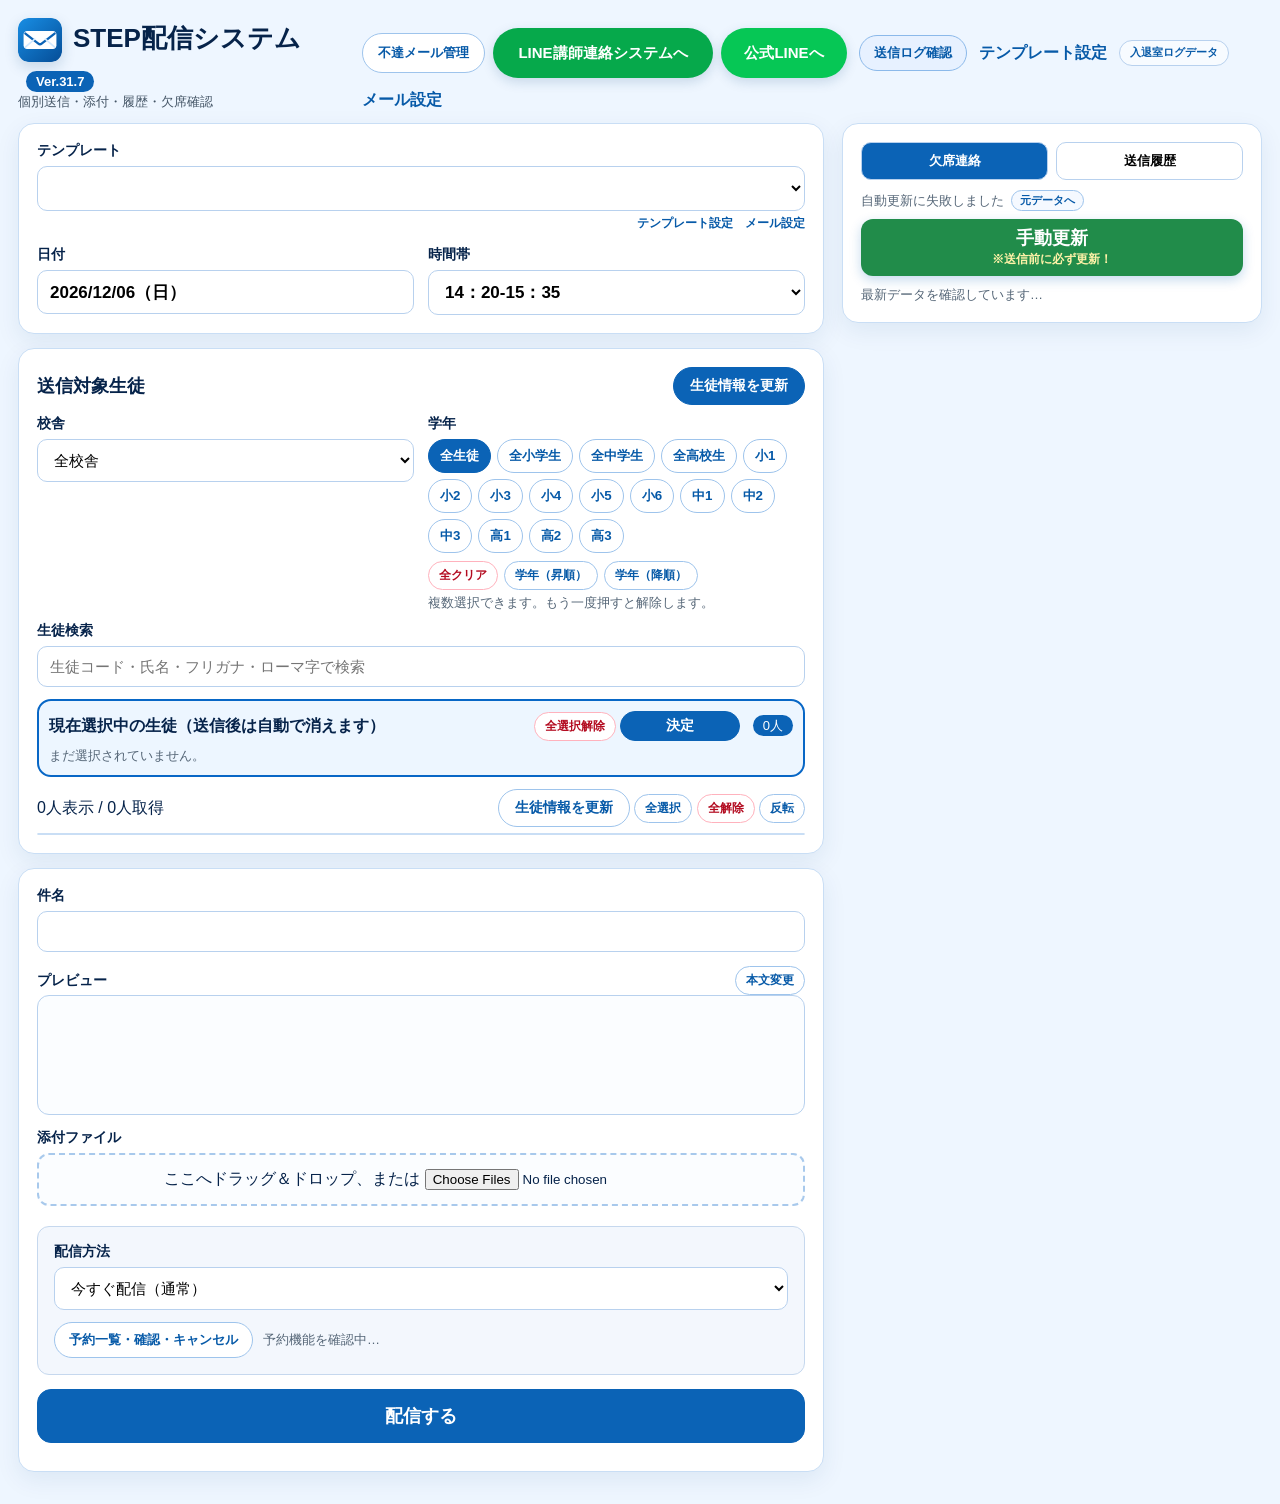
==== commit f9791c2f: "Add scheduled message delivery with cancellation and duplicate prevention" ====
--- a/index.html
+++ b/index.html
@@ -1,5 +1,5 @@
-<!doctype html><html lang="ja"><head><meta charset="utf-8"><meta name="viewport" content="width=device-width,initial-scale=1"><meta name="theme-color" content="#0b63b6"><title>STEP配信システム Ver.31.6</title>
+<!doctype html><html lang="ja"><head><meta charset="utf-8"><meta name="viewport" content="width=device-width,initial-scale=1"><meta name="theme-color" content="#0b63b6"><title>STEP配信システム Ver.31.7</title>
 <link rel="icon" type="image/svg+xml" href="icons/mail-icon.svg?v=20260814-2"><link rel="icon" type="image/png" sizes="32x32" href="icons/favicon-32.png?v=20260814-2"><link rel="shortcut icon" href="favicon.ico?v=20260814-2"><link rel="apple-touch-icon" sizes="180x180" href="apple-touch-icon.png?v=20260814-2"><link rel="manifest" href="manifest.webmanifest?v=20260814-2">
-<link rel="stylesheet" href="style.css?v=20260927-delivery-failure-button-v2"></head><body><div class="wrap"><div class="top"><div><h1>STEP配信システム <span class="ver">Ver.31.6</span></h1><div class="sub">個別送信・添付・履歴・欠席確認</div></div><div style="display:flex;gap:12px;align-items:center;flex-wrap:wrap"><nav class="systemNav" aria-label="関連システム"><a class="systemNavSubButton deliveryFailureLink" href="https://stepkobetsu-hub.github.io/student-QR/delivery_failures.html">不達メール管理</a><a class="systemNavButton teacherLineLink" href="https://stepkobetsu-hub.github.io/step-form/teacher_line_contact.html">LINE講師連絡システムへ</a><a class="systemNavButton officialLineLink" href="https://chat.line.biz/U4ec286ef731d320a710bfa6cc796b713" target="_blank" rel="noopener noreferrer">公式LINEへ</a></nav><a class="pillLink" href="template.html">テンプレート設定</a><a class="pillLink checkinLogLink" href="https://docs.google.com/spreadsheets/d/1VyQ3O69PDArG2bJt_Qf347rlTwKfjqM6KPLDWqIPo6A/edit?gid=0#gid=0" target="_blank" rel="noopener noreferrer">入退室ログデータ</a><a class="pillLink" href="mail_settings.html">メール設定</a></div></div><div class="grid"><main><section class="card"><label class="label">テンプレート</label><select id="templateSelect" class="input"></select><div class="templateLink"><a class="pillLink" href="template.html">テンプレート設定</a>　<a class="pillLink" href="mail_settings.html">メール設定</a></div><div class="row" style="margin-top:14px"><div><label class="label">日付</label><input id="dateDisplay" class="input dateTextInput" readonly><input id="dateInput" type="date" class="hidden"></div><div><label class="label">時間帯</label><select id="timeSelect" class="input"><option>13：00-14：15</option><option>14：20-15：35</option><option>15：45-17：00</option><option>17：10-18：25</option><option>18：35-19：50</option><option>20：00-21：15</option><option value="custom">その他</option></select></div></div><div id="customTimeWrap" class="hidden" style="margin-top:10px"><label class="label">その他の時間帯</label><input id="customTime" class="input" placeholder="例：19:00～20:00"></div></section><section class="card"><div class="toolbar" style="margin-bottom:10px"><h2 style="margin:0;font-size:18px">送信対象生徒</h2><button id="refreshStudentsTopBtn" type="button" class="btn refreshBig primary">生徒情報を更新</button></div><div class="row"><div><label class="label">校舎</label><select id="schoolFilter" class="input"><option>全校舎</option><option>神領校</option><option>大手町校</option></select></div><div><label class="label">学年</label><div id="gradeButtons" class="gradeButtons"></div><div class="gradeActions"><button id="clearGradeBtn" type="button" class="btn small danger">全クリア</button><button id="sortAscBtn" type="button" class="btn small">学年（昇順）</button><button id="sortDescBtn" type="button" class="btn small">学年（降順）</button></div><div class="muted" style="margin-top:4px">複数選択できます。もう一度押すと解除します。</div></div></div><div style="margin-top:10px"><label class="label">生徒検索</label><input id="nameFilter" class="input" placeholder="生徒コード・氏名・フリガナ・ローマ字で検索"></div><div class="selectedBox"><div class="toolbar"><b>現在選択中の生徒（送信後は自動で消えます）</b><span><button id="clearAllSelectedBtn" class="btn small danger">全選択解除</button> <button id="decideSelectionBtn" class="btn small primary">決定</button> <span id="selectedCount" class="ver">0人</span></span></div><div id="selectedSummary" class="selectedSummary hidden"></div><div id="selectedList" class="selectedList"><span class="muted">まだ選択されていません。</span></div></div><div class="countLine"><span id="listCount">0人表示 / 0人取得</span><span><button id="refreshStudentsBtn" class="btn refreshBig">生徒情報を更新</button> <button id="selectVisibleBtn" class="btn small">全選択</button> <button id="clearVisibleBtn" class="btn small danger">全解除</button> <button id="invertVisibleBtn" class="btn small">反転</button></span></div><div id="studentList" class="studentArea"></div></section><section class="card"><label class="label">件名</label><input id="subjectInput" class="input"><div style="margin-top:14px" class="toolbar"><label class="label" style="margin:0">プレビュー</label><button id="toggleBodyBtn" class="btn small">本文変更</button></div><div id="preview" class="preview"></div><div id="bodyEditor" class="hidden" style="margin-top:10px"><textarea id="bodyInput" class="textarea"></textarea><button id="saveBodyBtn" class="btn primary" style="margin-top:8px">本文をプレビューへ反映</button></div><div style="margin-top:14px"><label class="label">添付ファイル</label><div id="dropZone" class="fileBox">ここへドラッグ＆ドロップ、または <input id="fileInput" type="file" multiple></div><div id="fileList" class="attachList"></div></div><button id="sendBtn" class="btn primary send">配信する</button><div id="status" class="message"></div></section></main><aside><section class="card"><div class="tabs"><button id="absenceTab" class="tab active">欠席連絡</button><button id="historyTab" class="tab">送信履歴</button></div><div id="absencePanel"><div class="absenceStatusRow"><span id="absenceAutoStatus" class="muted smallText">自動確認：5分ごと</span><a class="absenceSourceLink" href="https://docs.google.com/spreadsheets/d/1c2He5p_FMXGq0Gor74wIrJKtdBvTdjmO992ZkNSVuLQ/edit" target="_blank" rel="noopener noreferrer" title="欠席・遅刻・早退連絡の元データを開く">元データへ</a></div>
+<link rel="stylesheet" href="style.css?v=20261012-schedule"></head><body><div class="wrap"><div class="top"><div><h1>STEP配信システム <span class="ver">Ver.31.7</span></h1><div class="sub">個別送信・添付・履歴・欠席確認</div></div><div style="display:flex;gap:12px;align-items:center;flex-wrap:wrap"><nav class="systemNav" aria-label="関連システム"><a class="systemNavSubButton deliveryFailureLink" href="https://stepkobetsu-hub.github.io/student-QR/delivery_failures.html">不達メール管理</a><a class="systemNavButton teacherLineLink" href="https://stepkobetsu-hub.github.io/step-form/teacher_line_contact.html">LINE講師連絡システムへ</a><a class="systemNavButton officialLineLink" href="https://chat.line.biz/U4ec286ef731d320a710bfa6cc796b713" target="_blank" rel="noopener noreferrer">公式LINEへ</a></nav><a class="pillLink" href="template.html">テンプレート設定</a><a class="pillLink checkinLogLink" href="https://docs.google.com/spreadsheets/d/1VyQ3O69PDArG2bJt_Qf347rlTwKfjqM6KPLDWqIPo6A/edit?gid=0#gid=0" target="_blank" rel="noopener noreferrer">入退室ログデータ</a><a class="pillLink" href="mail_settings.html">メール設定</a></div></div><div class="grid"><main><section class="card"><label class="label">テンプレート</label><select id="templateSelect" class="input"></select><div class="templateLink"><a class="pillLink" href="template.html">テンプレート設定</a>　<a class="pillLink" href="mail_settings.html">メール設定</a></div><div class="row" style="margin-top:14px"><div><label class="label">日付</label><input id="dateDisplay" class="input dateTextInput" readonly><input id="dateInput" type="date" class="hidden"></div><div><label class="label">時間帯</label><select id="timeSelect" class="input"><option>13：00-14：15</option><option>14：20-15：35</option><option>15：45-17：00</option><option>17：10-18：25</option><option>18：35-19：50</option><option>20：00-21：15</option><option value="custom">その他</option></select></div></div><div id="customTimeWrap" class="hidden" style="margin-top:10px"><label class="label">その他の時間帯</label><input id="customTime" class="input" placeholder="例：19:00～20:00"></div></section><section class="card"><div class="toolbar" style="margin-bottom:10px"><h2 style="margin:0;font-size:18px">送信対象生徒</h2><button id="refreshStudentsTopBtn" type="button" class="btn refreshBig primary">生徒情報を更新</button></div><div class="row"><div><label class="label">校舎</label><select id="schoolFilter" class="input"><option>全校舎</option><option>神領校</option><option>大手町校</option></select></div><div><label class="label">学年</label><div id="gradeButtons" class="gradeButtons"></div><div class="gradeActions"><button id="clearGradeBtn" type="button" class="btn small danger">全クリア</button><button id="sortAscBtn" type="button" class="btn small">学年（昇順）</button><button id="sortDescBtn" type="button" class="btn small">学年（降順）</button></div><div class="muted" style="margin-top:4px">複数選択できます。もう一度押すと解除します。</div></div></div><div style="margin-top:10px"><label class="label">生徒検索</label><input id="nameFilter" class="input" placeholder="生徒コード・氏名・フリガナ・ローマ字で検索"></div><div class="selectedBox"><div class="toolbar"><b>現在選択中の生徒（送信後は自動で消えます）</b><span><button id="clearAllSelectedBtn" class="btn small danger">全選択解除</button> <button id="decideSelectionBtn" class="btn small primary">決定</button> <span id="selectedCount" class="ver">0人</span></span></div><div id="selectedSummary" class="selectedSummary hidden"></div><div id="selectedList" class="selectedList"><span class="muted">まだ選択されていません。</span></div></div><div class="countLine"><span id="listCount">0人表示 / 0人取得</span><span><button id="refreshStudentsBtn" class="btn refreshBig">生徒情報を更新</button> <button id="selectVisibleBtn" class="btn small">全選択</button> <button id="clearVisibleBtn" class="btn small danger">全解除</button> <button id="invertVisibleBtn" class="btn small">反転</button></span></div><div id="studentList" class="studentArea"></div></section><section class="card"><label class="label">件名</label><input id="subjectInput" class="input"><div style="margin-top:14px" class="toolbar"><label class="label" style="margin:0">プレビュー</label><button id="toggleBodyBtn" class="btn small">本文変更</button></div><div id="preview" class="preview"></div><div id="bodyEditor" class="hidden" style="margin-top:10px"><textarea id="bodyInput" class="textarea"></textarea><button id="saveBodyBtn" class="btn primary" style="margin-top:8px">本文をプレビューへ反映</button></div><div style="margin-top:14px"><label class="label">添付ファイル</label><div id="dropZone" class="fileBox">ここへドラッグ＆ドロップ、または <input id="fileInput" type="file" multiple></div><div id="fileList" class="attachList"></div></div><div class="deliveryTiming"><label class="label" for="deliveryMode">配信方法</label><select id="deliveryMode" class="input"><option value="now">今すぐ配信（通常）</option><option id="scheduledModeOption" value="scheduled" disabled>日時を指定して配信（予約）</option></select><div id="scheduleInputWrap" class="hidden"><label class="label" for="scheduledAtInput">配信日時（日本時間）</label><input id="scheduledAtInput" type="datetime-local" class="input" step="60"><p class="muted">画面を閉じても自動で配信されます。指定時刻を過ぎた後、順次配信します。数分程度遅れる場合があります。</p></div><div class="scheduleTools"><button id="scheduledListBtn" type="button" class="btn">予約一覧・確認・キャンセル</button><span id="scheduleAvailability" class="muted" role="status">予約機能を確認中…</span></div></div><button id="sendBtn" class="btn primary send">配信する</button><div id="status" class="message"></div></section></main><aside><section class="card"><div class="tabs"><button id="absenceTab" class="tab active">欠席連絡</button><button id="historyTab" class="tab">送信履歴</button></div><div id="absencePanel"><div class="absenceStatusRow"><span id="absenceAutoStatus" class="muted smallText">自動確認：5分ごと</span><a class="absenceSourceLink" href="https://docs.google.com/spreadsheets/d/1c2He5p_FMXGq0Gor74wIrJKtdBvTdjmO992ZkNSVuLQ/edit" target="_blank" rel="noopener noreferrer" title="欠席・遅刻・早退連絡の元データを開く">元データへ</a></div>
               <div class="absenceRefreshBox"><button id="refreshAbsenceCacheBtn" type="button" class="miniBtn absenceRefreshBtn"><span class="absenceRefreshMain">手動更新</span><span class="absenceRefreshNote">※送信前に必ず更新！</span></button></div>
-              <div id="absenceList" class="absenceList" style="margin-top:10px"></div></div><div id="historyPanel" class="hidden"><div class="row"><div><label class="label">From</label><input id="historyFrom" type="date" class="input"></div><div><label class="label">To</label><input id="historyTo" type="date" class="input"></div></div><input id="historySearch" class="input" style="margin-top:8px" placeholder="生徒名・件名で検索"><div class="historyButtons historyButtonsWide"><div class="historySearchActions"><button id="reloadHistory" class="btn small searchWide">検索</button><button id="clearHistorySearchBtn" class="btn small">クリア</button><button id="refreshHistoryBtn" class="btn small">更新</button></div><div class="historyArchiveActions"><button id="showArchiveBtn" class="btn small">アーカイブ</button><button id="showNormalHistoryBtn" class="btn small hidden">通常履歴に戻る</button></div></div><div class="muted" style="margin-top:8px">先月分など、直近10件より前の履歴はこちらから確認できます。</div><a class="btn small" style="display:block;text-align:center;text-decoration:none;margin-top:6px" href="https://docs.google.com/spreadsheets/d/1uMj20OXRNOY5YMlga_kzmZ6Y_wER3abNBmrz1bKWs3g/edit?gid=251153037#gid=251153037" target="_blank" rel="noopener noreferrer">Googleスプレッドシートで過去の配信履歴を確認</a><div id="historyList" class="historyList" style="margin-top:10px"></div></div></section></aside></div></div><script src="api.js?v=20260923-absence-fast-v4"></script><script src="app.js?v=20260923-absence-button-v1"></script><script src="selection-reset-fix.js?v=20260904-1"></script></body></html>
+              <div id="absenceList" class="absenceList" style="margin-top:10px"></div></div><div id="historyPanel" class="hidden"><div class="row"><div><label class="label">From</label><input id="historyFrom" type="date" class="input"></div><div><label class="label">To</label><input id="historyTo" type="date" class="input"></div></div><input id="historySearch" class="input" style="margin-top:8px" placeholder="生徒名・件名で検索"><div class="historyButtons historyButtonsWide"><div class="historySearchActions"><button id="reloadHistory" class="btn small searchWide">検索</button><button id="clearHistorySearchBtn" class="btn small">クリア</button><button id="refreshHistoryBtn" class="btn small">更新</button></div><div class="historyArchiveActions"><button id="showArchiveBtn" class="btn small">アーカイブ</button><button id="showNormalHistoryBtn" class="btn small hidden">通常履歴に戻る</button></div></div><div class="muted" style="margin-top:8px">先月分など、直近10件より前の履歴はこちらから確認できます。</div><a class="btn small" style="display:block;text-align:center;text-decoration:none;margin-top:6px" href="https://docs.google.com/spreadsheets/d/1uMj20OXRNOY5YMlga_kzmZ6Y_wER3abNBmrz1bKWs3g/edit?gid=251153037#gid=251153037" target="_blank" rel="noopener noreferrer">Googleスプレッドシートで過去の配信履歴を確認</a><div id="historyList" class="historyList" style="margin-top:10px"></div></div></section></aside></div></div><script src="api.js?v=20261012-schedule"></script><script src="app.js?v=20261012-schedule"></script><script src="selection-reset-fix.js?v=20260904-1"></script></body></html>
--- a/style.css
+++ b/style.css
@@ -183,3 +183,14 @@
   .confirmMain .confirmDetails dt{font-size:14px}
   .confirmMain .confirmDetails dd{font-size:17px}
 }
+
+/* 送信確認：件名を大きく表示 */
+.confirmMain .confirmDetails>div:nth-child(2) dt{font-size:23px}
+.confirmMain .confirmDetails>div:nth-child(2) dd{font-size:32px;line-height:1.3}
+@media(max-width:700px){
+  .confirmMain .confirmDetails>div:nth-child(2){display:block}
+  .confirmMain .confirmDetails>div:nth-child(2) dt{font-size:21px;margin-bottom:3px}
+  .confirmMain .confirmDetails>div:nth-child(2) dd{font-size:30px}
+}
+
+.deliveryTiming{margin-top:20px;padding:16px;background:#f3f7fd;border:1px solid #c6d8ee;border-radius:12px}.scheduleTools{display:flex;gap:10px;align-items:center;flex-wrap:wrap;margin-top:12px}#scheduleInputWrap{margin-top:14px}.scheduledTime{font-size:24px;color:#084f96;font-weight:800}.scheduleItem{padding:14px 0;border-bottom:1px solid #d6dce6}.scheduleItem p{margin:6px 0;overflow-wrap:anywhere}.scheduleItem .scheduleState{display:inline-block;padding:3px 9px;border-radius:6px;background:#e4eefc;font-weight:700}.scheduleItem pre{white-space:pre-wrap;overflow-wrap:anywhere}.scheduleListBox{max-height:85vh;overflow:auto}.scheduleItem .warn{color:#b32929}.scheduleItem .scheduleActions{display:flex;gap:8px;flex-wrap:wrap;margin-top:8px}
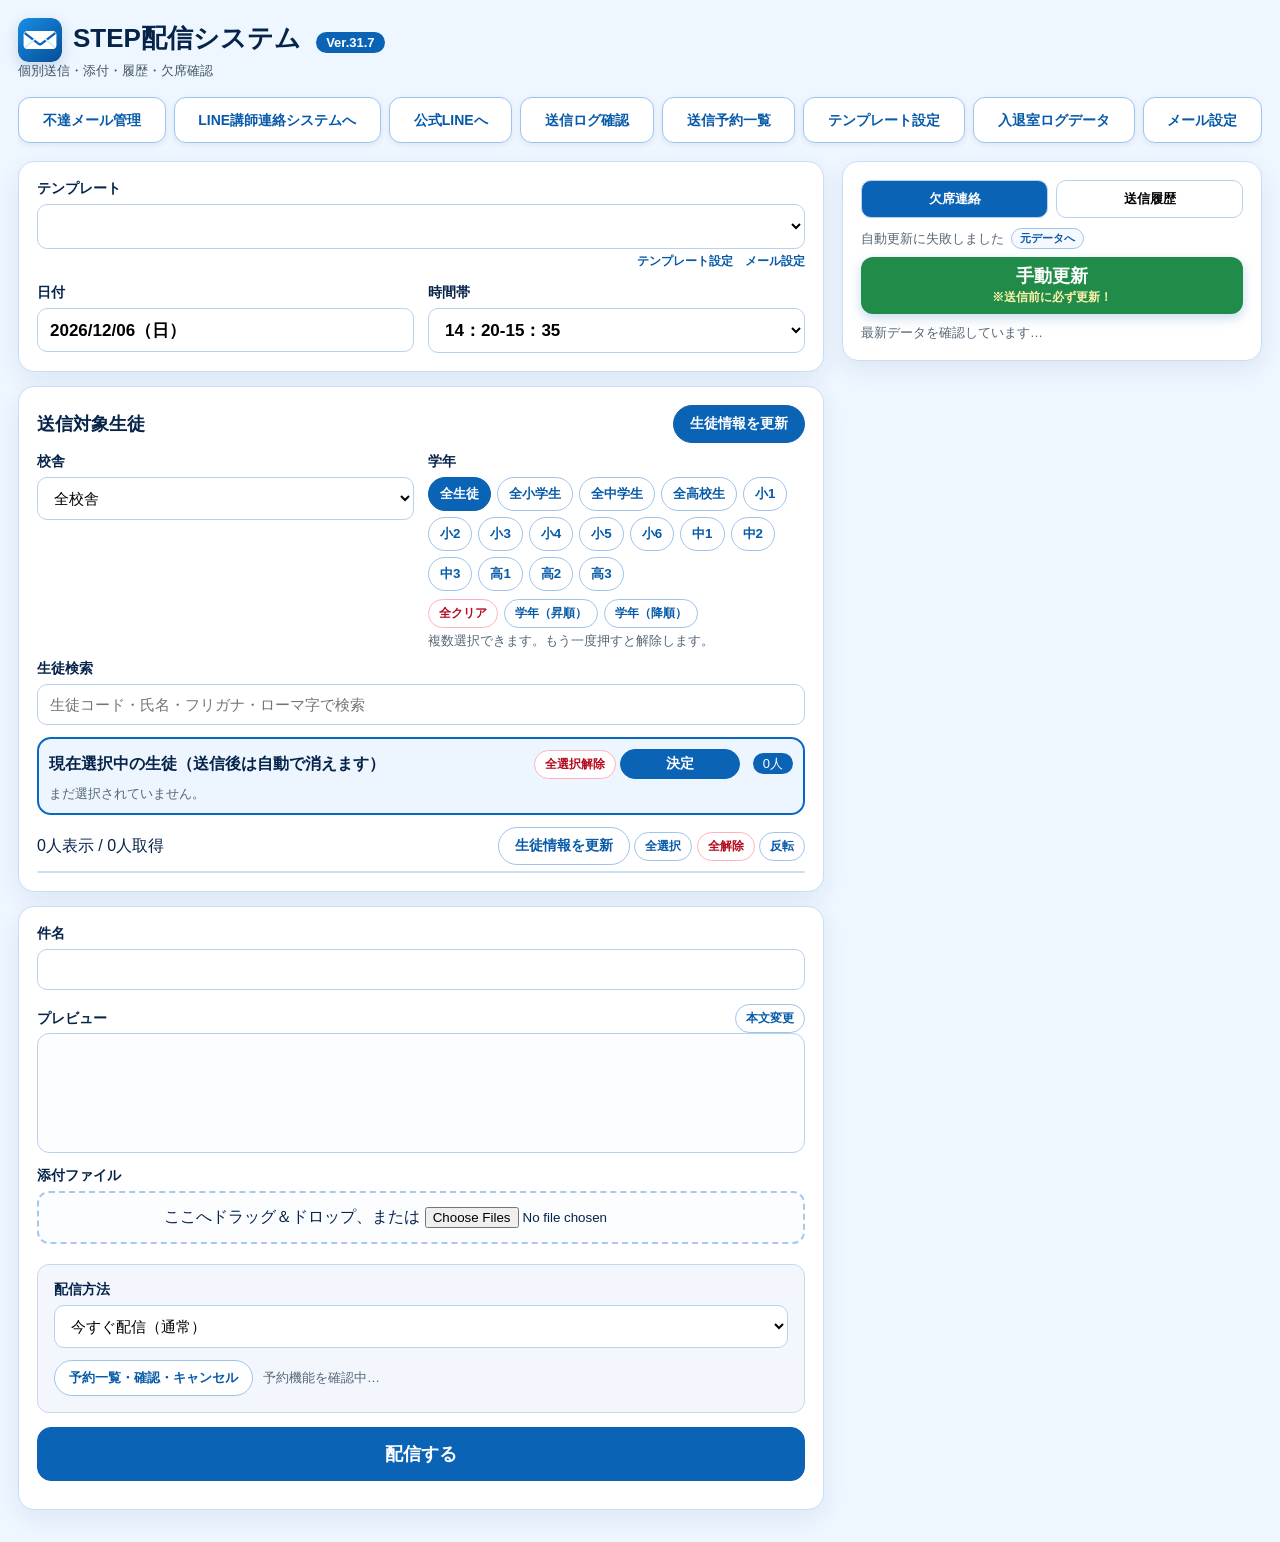
==== commit 02016255: "Emphasize scheduled confirmation and unify header navigation" ====
--- a/index.html
+++ b/index.html
@@ -1,5 +1,5 @@
 <!doctype html><html lang="ja"><head><meta charset="utf-8"><meta name="viewport" content="width=device-width,initial-scale=1"><meta name="theme-color" content="#0b63b6"><title>STEP配信システム Ver.31.7</title>
 <link rel="icon" type="image/svg+xml" href="icons/mail-icon.svg?v=20260814-2"><link rel="icon" type="image/png" sizes="32x32" href="icons/favicon-32.png?v=20260814-2"><link rel="shortcut icon" href="favicon.ico?v=20260814-2"><link rel="apple-touch-icon" sizes="180x180" href="apple-touch-icon.png?v=20260814-2"><link rel="manifest" href="manifest.webmanifest?v=20260814-2">
-<link rel="stylesheet" href="style.css?v=20261012-schedule"></head><body><div class="wrap"><div class="top"><div><h1>STEP配信システム <span class="ver">Ver.31.7</span></h1><div class="sub">個別送信・添付・履歴・欠席確認</div></div><div style="display:flex;gap:12px;align-items:center;flex-wrap:wrap"><nav class="systemNav" aria-label="関連システム"><a class="systemNavSubButton deliveryFailureLink" href="https://stepkobetsu-hub.github.io/student-QR/delivery_failures.html">不達メール管理</a><a class="systemNavButton teacherLineLink" href="https://stepkobetsu-hub.github.io/step-form/teacher_line_contact.html">LINE講師連絡システムへ</a><a class="systemNavButton officialLineLink" href="https://chat.line.biz/U4ec286ef731d320a710bfa6cc796b713" target="_blank" rel="noopener noreferrer">公式LINEへ</a></nav><a class="pillLink" href="template.html">テンプレート設定</a><a class="pillLink checkinLogLink" href="https://docs.google.com/spreadsheets/d/1VyQ3O69PDArG2bJt_Qf347rlTwKfjqM6KPLDWqIPo6A/edit?gid=0#gid=0" target="_blank" rel="noopener noreferrer">入退室ログデータ</a><a class="pillLink" href="mail_settings.html">メール設定</a></div></div><div class="grid"><main><section class="card"><label class="label">テンプレート</label><select id="templateSelect" class="input"></select><div class="templateLink"><a class="pillLink" href="template.html">テンプレート設定</a>　<a class="pillLink" href="mail_settings.html">メール設定</a></div><div class="row" style="margin-top:14px"><div><label class="label">日付</label><input id="dateDisplay" class="input dateTextInput" readonly><input id="dateInput" type="date" class="hidden"></div><div><label class="label">時間帯</label><select id="timeSelect" class="input"><option>13：00-14：15</option><option>14：20-15：35</option><option>15：45-17：00</option><option>17：10-18：25</option><option>18：35-19：50</option><option>20：00-21：15</option><option value="custom">その他</option></select></div></div><div id="customTimeWrap" class="hidden" style="margin-top:10px"><label class="label">その他の時間帯</label><input id="customTime" class="input" placeholder="例：19:00～20:00"></div></section><section class="card"><div class="toolbar" style="margin-bottom:10px"><h2 style="margin:0;font-size:18px">送信対象生徒</h2><button id="refreshStudentsTopBtn" type="button" class="btn refreshBig primary">生徒情報を更新</button></div><div class="row"><div><label class="label">校舎</label><select id="schoolFilter" class="input"><option>全校舎</option><option>神領校</option><option>大手町校</option></select></div><div><label class="label">学年</label><div id="gradeButtons" class="gradeButtons"></div><div class="gradeActions"><button id="clearGradeBtn" type="button" class="btn small danger">全クリア</button><button id="sortAscBtn" type="button" class="btn small">学年（昇順）</button><button id="sortDescBtn" type="button" class="btn small">学年（降順）</button></div><div class="muted" style="margin-top:4px">複数選択できます。もう一度押すと解除します。</div></div></div><div style="margin-top:10px"><label class="label">生徒検索</label><input id="nameFilter" class="input" placeholder="生徒コード・氏名・フリガナ・ローマ字で検索"></div><div class="selectedBox"><div class="toolbar"><b>現在選択中の生徒（送信後は自動で消えます）</b><span><button id="clearAllSelectedBtn" class="btn small danger">全選択解除</button> <button id="decideSelectionBtn" class="btn small primary">決定</button> <span id="selectedCount" class="ver">0人</span></span></div><div id="selectedSummary" class="selectedSummary hidden"></div><div id="selectedList" class="selectedList"><span class="muted">まだ選択されていません。</span></div></div><div class="countLine"><span id="listCount">0人表示 / 0人取得</span><span><button id="refreshStudentsBtn" class="btn refreshBig">生徒情報を更新</button> <button id="selectVisibleBtn" class="btn small">全選択</button> <button id="clearVisibleBtn" class="btn small danger">全解除</button> <button id="invertVisibleBtn" class="btn small">反転</button></span></div><div id="studentList" class="studentArea"></div></section><section class="card"><label class="label">件名</label><input id="subjectInput" class="input"><div style="margin-top:14px" class="toolbar"><label class="label" style="margin:0">プレビュー</label><button id="toggleBodyBtn" class="btn small">本文変更</button></div><div id="preview" class="preview"></div><div id="bodyEditor" class="hidden" style="margin-top:10px"><textarea id="bodyInput" class="textarea"></textarea><button id="saveBodyBtn" class="btn primary" style="margin-top:8px">本文をプレビューへ反映</button></div><div style="margin-top:14px"><label class="label">添付ファイル</label><div id="dropZone" class="fileBox">ここへドラッグ＆ドロップ、または <input id="fileInput" type="file" multiple></div><div id="fileList" class="attachList"></div></div><div class="deliveryTiming"><label class="label" for="deliveryMode">配信方法</label><select id="deliveryMode" class="input"><option value="now">今すぐ配信（通常）</option><option id="scheduledModeOption" value="scheduled" disabled>日時を指定して配信（予約）</option></select><div id="scheduleInputWrap" class="hidden"><label class="label" for="scheduledAtInput">配信日時（日本時間）</label><input id="scheduledAtInput" type="datetime-local" class="input" step="60"><p class="muted">画面を閉じても自動で配信されます。指定時刻を過ぎた後、順次配信します。数分程度遅れる場合があります。</p></div><div class="scheduleTools"><button id="scheduledListBtn" type="button" class="btn">予約一覧・確認・キャンセル</button><span id="scheduleAvailability" class="muted" role="status">予約機能を確認中…</span></div></div><button id="sendBtn" class="btn primary send">配信する</button><div id="status" class="message"></div></section></main><aside><section class="card"><div class="tabs"><button id="absenceTab" class="tab active">欠席連絡</button><button id="historyTab" class="tab">送信履歴</button></div><div id="absencePanel"><div class="absenceStatusRow"><span id="absenceAutoStatus" class="muted smallText">自動確認：5分ごと</span><a class="absenceSourceLink" href="https://docs.google.com/spreadsheets/d/1c2He5p_FMXGq0Gor74wIrJKtdBvTdjmO992ZkNSVuLQ/edit" target="_blank" rel="noopener noreferrer" title="欠席・遅刻・早退連絡の元データを開く">元データへ</a></div>
+<link rel="stylesheet" href="style.css?v=20261012-schedule-nav"></head><body><div class="wrap"><div class="top"><div><h1>STEP配信システム <span class="ver">Ver.31.7</span></h1><div class="sub">個別送信・添付・履歴・欠席確認</div></div><div class="topActions"><nav class="systemNav" aria-label="関連システムと配信管理"><a class="systemNavButton deliveryFailureLink" href="https://stepkobetsu-hub.github.io/student-QR/delivery_failures.html" target="_blank" rel="noopener noreferrer">不達メール管理</a><a class="systemNavButton teacherLineLink" href="https://stepkobetsu-hub.github.io/step-form/teacher_line_contact.html" target="_blank" rel="noopener noreferrer">LINE講師連絡システムへ</a><a class="systemNavButton officialLineLink" href="https://chat.line.biz/U4ec286ef731d320a710bfa6cc796b713" target="_blank" rel="noopener noreferrer">公式LINEへ</a><button id="scheduledListTopBtn" type="button" class="systemNavButton">送信予約一覧</button><a class="systemNavButton" href="template.html">テンプレート設定</a><a class="systemNavButton checkinLogLink" href="https://docs.google.com/spreadsheets/d/1VyQ3O69PDArG2bJt_Qf347rlTwKfjqM6KPLDWqIPo6A/edit?gid=0#gid=0" target="_blank" rel="noopener noreferrer">入退室ログデータ</a><a class="systemNavButton" href="mail_settings.html">メール設定</a></nav></div></div><div class="grid"><main><section class="card"><label class="label">テンプレート</label><select id="templateSelect" class="input"></select><div class="templateLink"><a class="pillLink" href="template.html">テンプレート設定</a>　<a class="pillLink" href="mail_settings.html">メール設定</a></div><div class="row" style="margin-top:14px"><div><label class="label">日付</label><input id="dateDisplay" class="input dateTextInput" readonly><input id="dateInput" type="date" class="hidden"></div><div><label class="label">時間帯</label><select id="timeSelect" class="input"><option>13：00-14：15</option><option>14：20-15：35</option><option>15：45-17：00</option><option>17：10-18：25</option><option>18：35-19：50</option><option>20：00-21：15</option><option value="custom">その他</option></select></div></div><div id="customTimeWrap" class="hidden" style="margin-top:10px"><label class="label">その他の時間帯</label><input id="customTime" class="input" placeholder="例：19:00～20:00"></div></section><section class="card"><div class="toolbar" style="margin-bottom:10px"><h2 style="margin:0;font-size:18px">送信対象生徒</h2><button id="refreshStudentsTopBtn" type="button" class="btn refreshBig primary">生徒情報を更新</button></div><div class="row"><div><label class="label">校舎</label><select id="schoolFilter" class="input"><option>全校舎</option><option>神領校</option><option>大手町校</option></select></div><div><label class="label">学年</label><div id="gradeButtons" class="gradeButtons"></div><div class="gradeActions"><button id="clearGradeBtn" type="button" class="btn small danger">全クリア</button><button id="sortAscBtn" type="button" class="btn small">学年（昇順）</button><button id="sortDescBtn" type="button" class="btn small">学年（降順）</button></div><div class="muted" style="margin-top:4px">複数選択できます。もう一度押すと解除します。</div></div></div><div style="margin-top:10px"><label class="label">生徒検索</label><input id="nameFilter" class="input" placeholder="生徒コード・氏名・フリガナ・ローマ字で検索"></div><div class="selectedBox"><div class="toolbar"><b>現在選択中の生徒（送信後は自動で消えます）</b><span><button id="clearAllSelectedBtn" class="btn small danger">全選択解除</button> <button id="decideSelectionBtn" class="btn small primary">決定</button> <span id="selectedCount" class="ver">0人</span></span></div><div id="selectedSummary" class="selectedSummary hidden"></div><div id="selectedList" class="selectedList"><span class="muted">まだ選択されていません。</span></div></div><div class="countLine"><span id="listCount">0人表示 / 0人取得</span><span><button id="refreshStudentsBtn" class="btn refreshBig">生徒情報を更新</button> <button id="selectVisibleBtn" class="btn small">全選択</button> <button id="clearVisibleBtn" class="btn small danger">全解除</button> <button id="invertVisibleBtn" class="btn small">反転</button></span></div><div id="studentList" class="studentArea"></div></section><section class="card"><label class="label">件名</label><input id="subjectInput" class="input"><div style="margin-top:14px" class="toolbar"><label class="label" style="margin:0">プレビュー</label><button id="toggleBodyBtn" class="btn small">本文変更</button></div><div id="preview" class="preview"></div><div id="bodyEditor" class="hidden" style="margin-top:10px"><textarea id="bodyInput" class="textarea"></textarea><button id="saveBodyBtn" class="btn primary" style="margin-top:8px">本文をプレビューへ反映</button></div><div style="margin-top:14px"><label class="label">添付ファイル</label><div id="dropZone" class="fileBox">ここへドラッグ＆ドロップ、または <input id="fileInput" type="file" multiple></div><div id="fileList" class="attachList"></div></div><div class="deliveryTiming"><label class="label" for="deliveryMode">配信方法</label><select id="deliveryMode" class="input"><option value="now">今すぐ配信（通常）</option><option id="scheduledModeOption" value="scheduled" disabled>日時を指定して配信（予約）</option></select><div id="scheduleInputWrap" class="hidden"><label class="label" for="scheduledAtInput">配信日時（日本時間）</label><input id="scheduledAtInput" type="datetime-local" class="input" step="60"><p class="muted">画面を閉じても自動で配信されます。指定時刻を過ぎた後、順次配信します。数分程度遅れる場合があります。</p></div><div class="scheduleTools"><button id="scheduledListBtn" type="button" class="btn">予約一覧・確認・キャンセル</button><span id="scheduleAvailability" class="muted" role="status">予約機能を確認中…</span></div></div><button id="sendBtn" class="btn primary send">配信する</button><div id="status" class="message"></div></section></main><aside><section class="card"><div class="tabs"><button id="absenceTab" class="tab active">欠席連絡</button><button id="historyTab" class="tab">送信履歴</button></div><div id="absencePanel"><div class="absenceStatusRow"><span id="absenceAutoStatus" class="muted smallText">自動確認：5分ごと</span><a class="absenceSourceLink" href="https://docs.google.com/spreadsheets/d/1c2He5p_FMXGq0Gor74wIrJKtdBvTdjmO992ZkNSVuLQ/edit" target="_blank" rel="noopener noreferrer" title="欠席・遅刻・早退連絡の元データを開く">元データへ</a></div>
               <div class="absenceRefreshBox"><button id="refreshAbsenceCacheBtn" type="button" class="miniBtn absenceRefreshBtn"><span class="absenceRefreshMain">手動更新</span><span class="absenceRefreshNote">※送信前に必ず更新！</span></button></div>
-              <div id="absenceList" class="absenceList" style="margin-top:10px"></div></div><div id="historyPanel" class="hidden"><div class="row"><div><label class="label">From</label><input id="historyFrom" type="date" class="input"></div><div><label class="label">To</label><input id="historyTo" type="date" class="input"></div></div><input id="historySearch" class="input" style="margin-top:8px" placeholder="生徒名・件名で検索"><div class="historyButtons historyButtonsWide"><div class="historySearchActions"><button id="reloadHistory" class="btn small searchWide">検索</button><button id="clearHistorySearchBtn" class="btn small">クリア</button><button id="refreshHistoryBtn" class="btn small">更新</button></div><div class="historyArchiveActions"><button id="showArchiveBtn" class="btn small">アーカイブ</button><button id="showNormalHistoryBtn" class="btn small hidden">通常履歴に戻る</button></div></div><div class="muted" style="margin-top:8px">先月分など、直近10件より前の履歴はこちらから確認できます。</div><a class="btn small" style="display:block;text-align:center;text-decoration:none;margin-top:6px" href="https://docs.google.com/spreadsheets/d/1uMj20OXRNOY5YMlga_kzmZ6Y_wER3abNBmrz1bKWs3g/edit?gid=251153037#gid=251153037" target="_blank" rel="noopener noreferrer">Googleスプレッドシートで過去の配信履歴を確認</a><div id="historyList" class="historyList" style="margin-top:10px"></div></div></section></aside></div></div><script src="api.js?v=20261012-schedule"></script><script src="app.js?v=20261012-schedule"></script><script src="selection-reset-fix.js?v=20260904-1"></script></body></html>
+              <div id="absenceList" class="absenceList" style="margin-top:10px"></div></div><div id="historyPanel" class="hidden"><div class="row"><div><label class="label">From</label><input id="historyFrom" type="date" class="input"></div><div><label class="label">To</label><input id="historyTo" type="date" class="input"></div></div><input id="historySearch" class="input" style="margin-top:8px" placeholder="生徒名・件名で検索"><div class="historyButtons historyButtonsWide"><div class="historySearchActions"><button id="reloadHistory" class="btn small searchWide">検索</button><button id="clearHistorySearchBtn" class="btn small">クリア</button><button id="refreshHistoryBtn" class="btn small">更新</button></div><div class="historyArchiveActions"><button id="showArchiveBtn" class="btn small">アーカイブ</button><button id="showNormalHistoryBtn" class="btn small hidden">通常履歴に戻る</button></div></div><div class="muted" style="margin-top:8px">先月分など、直近10件より前の履歴はこちらから確認できます。</div><a class="btn small" style="display:block;text-align:center;text-decoration:none;margin-top:6px" href="https://docs.google.com/spreadsheets/d/1uMj20OXRNOY5YMlga_kzmZ6Y_wER3abNBmrz1bKWs3g/edit?gid=251153037#gid=251153037" target="_blank" rel="noopener noreferrer">Googleスプレッドシートで過去の配信履歴を確認</a><div id="historyList" class="historyList" style="margin-top:10px"></div></div></section></aside></div></div><script src="api.js?v=20261012-schedule"></script><script src="app.js?v=20261012-schedule-nav"></script><script src="selection-reset-fix.js?v=20260904-1"></script></body></html>
--- a/style.css
+++ b/style.css
@@ -1,8 +1,8 @@
 *{box-sizing:border-box}body{margin:0;font-family:-apple-system,BlinkMacSystemFont,'Segoe UI','Noto Sans JP',sans-serif;background:#eef6ff;color:#06234a}.wrap{max-width:1420px;margin:0 auto;padding:18px}.top{display:flex;justify-content:space-between;align-items:end;margin-bottom:12px}.top h1{font-size:26px;margin:0}.ver{font-size:13px;background:#0b63b6;color:white;border-radius:999px;padding:3px 10px;margin-left:8px}.sub{font-size:13px;color:#456}.grid{display:grid;grid-template-columns:minmax(650px,1fr) 420px;gap:18px}.card{background:white;border:1px solid #c9def5;border-radius:16px;box-shadow:0 8px 24px rgba(10,70,120,.08);padding:18px;margin-bottom:14px}.row{display:grid;grid-template-columns:1fr 1fr;gap:14px}.label{font-weight:700;font-size:14px;margin:0 0 6px;display:block}.input,.textarea,select{width:100%;border:1px solid #b8d1ee;border-radius:10px;padding:11px 12px;font-size:15px;background:white}.textarea{min-height:190px;font-family:inherit;line-height:1.7}.btn{border:1px solid #9ec4ec;background:white;color:#075aa8;border-radius:999px;padding:8px 14px;font-weight:700;cursor:pointer}.btn.primary{background:#0b63b6;color:white;border-color:#0b63b6}.btn.danger{color:#b30b20;border-color:#ffb2bd}.btn.small{font-size:12px;padding:5px 10px}.toolbar{display:flex;gap:8px;align-items:center;justify-content:space-between;flex-wrap:wrap}.muted{color:#567;font-size:13px}.selectedBox{border:2px solid #0867c6;background:#edf6ff;border-radius:14px;padding:12px;margin:12px 0}.selectedSummary{display:none}.selectedList{display:flex;flex-wrap:wrap;gap:5px;align-items:center;max-height:none;overflow:visible}.selectedItem{display:inline-grid;grid-template-columns:auto auto auto 24px;gap:5px;align-items:center;border:1px solid #b7d7fb;background:white;border-radius:999px;padding:3px 5px;font-size:12px;line-height:1.1}.badge{background:#ffe995;border-radius:999px;text-align:center;padding:3px 6px;font-weight:700}.chipX{border:1px solid #9ec4ec;background:white;color:#075aa8;border-radius:999px;width:22px;height:22px;font-weight:700;cursor:pointer}.studentArea{border:1px solid #c9def5;border-radius:12px;background:#fff;max-height:none;overflow:visible}.studentRow{display:grid;grid-template-columns:28px 1fr 70px 90px;gap:8px;align-items:center;padding:7px 10px;border-bottom:1px solid #edf3fa;cursor:pointer;font-size:14px}.studentRow:hover{background:#eef7ff}.studentRow.selected{background:#dceeff}.countLine{display:flex;justify-content:space-between;align-items:center;margin:10px 0 6px}.preview{white-space:pre-wrap;border:1px solid #b8d1ee;background:#fbfdff;border-radius:12px;padding:12px;line-height:1.7;min-height:120px}.hidden{display:none!important}.send{width:100%;font-size:18px;padding:14px;border-radius:14px;margin-top:14px}.tabs{display:flex;gap:8px;margin-bottom:10px}.tab{flex:1;border:1px solid #b8d1ee;background:white;border-radius:10px;padding:9px;font-weight:700;cursor:pointer}.tab.active{background:#0b63b6;color:white}.historyList,.absenceList{display:grid;gap:8px;max-height:650px;overflow:auto}.historyItem,.absenceItem{border:1px solid #c9def5;border-radius:12px;background:#fbfdff;padding:10px;position:relative}.today{background:#fff8d8;border-color:#ffd25c}.historyTitle{font-weight:800}.historyMeta{font-size:13px;color:#345;margin-top:4px}.xbtn{position:absolute;right:8px;top:8px;border:none;background:#f7dce1;color:#9b0018;border-radius:999px;width:24px;height:24px;cursor:pointer}.details{margin-top:8px}.details summary{color:#075aa8;cursor:pointer;font-weight:700}.details pre{white-space:pre-wrap;background:white;border:1px solid #ddd;border-radius:8px;padding:8px;max-height:280px;overflow:auto}.attachList{font-size:13px;color:#345;margin-top:6px}.templateLink{font-size:12px;text-align:right;margin-top:4px}.pillLink{color:#075aa8;font-weight:700;text-decoration:none}.insertButtons{display:flex;flex-wrap:wrap;gap:6px;margin:8px 0}.fileBox{border:2px dashed #a8c9ec;border-radius:12px;padding:14px;text-align:center;background:#fbfdff}.fileBox.drag{background:#e5f2ff}.templateTable{width:100%;border-collapse:collapse}.templateTable th,.templateTable td{border-bottom:1px solid #e2edf8;padding:8px;text-align:left;font-size:14px}.message{font-weight:700;margin-top:10px}.dateTextInput{background:white}
 
-.systemNav{display:flex;gap:8px;align-items:center;margin:0}.systemNavSubButton{display:inline-flex;align-items:center;justify-content:center;min-height:40px;border:1px solid #9ec4ec;background:#fff;color:#075aa8;text-decoration:none;border-radius:999px;padding:8px 15px;font-size:13px;font-weight:800;white-space:nowrap;box-shadow:none}.systemNavSubButton:hover{background:#f7fbff}.systemNavButton{display:inline-flex;align-items:center;justify-content:center;min-height:50px;border-radius:999px;padding:11px 20px;color:#fff;text-decoration:none;font-size:15px;font-weight:900;white-space:nowrap;box-shadow:0 4px 12px rgba(10,70,120,.17)}.teacherLineLink{min-width:220px;background:#06a94b}.officialLineLink{min-width:126px;background:#06c755}.systemNavButton:hover{filter:brightness(.96)}
+.top{flex-direction:column;align-items:stretch;gap:14px}.topActions{width:100%;min-width:0;overflow-x:auto;padding:3px 0 6px}.systemNav{display:flex;gap:8px;align-items:center;margin:0;flex-wrap:nowrap}.systemNav .systemNavButton{display:inline-flex;flex:1 0 auto;align-items:center;justify-content:center;min-height:46px;border:1px solid #9ec4ec;border-radius:12px;padding:10px 12px;background:#fff;color:#075aa8;text-decoration:none;font-family:inherit;font-size:14px;line-height:1.3;font-weight:800;white-space:nowrap;cursor:pointer;box-shadow:0 2px 6px rgba(10,70,120,.08)}.systemNav .systemNavButton:hover{background:#e7f1ff;border-color:#6da8e3}.systemNav .systemNavButton:focus-visible{outline:3px solid #0b63b6;outline-offset:2px}
 @media(max-width:1050px){.grid{grid-template-columns:1fr}.selectedItem{grid-template-columns:auto auto auto 24px}}
-@media(max-width:600px){.top{align-items:flex-start;gap:8px}.top>div:last-child{gap:6px!important}.systemNav{display:flex;gap:5px}.systemNavButton{padding:7px 9px;font-size:11px;text-align:center}}
+@media(max-width:600px){.top{gap:10px}.systemNav .systemNavButton{min-height:44px;padding:9px 11px;font-size:13px}}
 
 .gradeButtons{display:flex;flex-wrap:wrap;gap:6px}.gradeBtn{border:1px solid #9ec4ec;background:white;color:#075aa8;border-radius:999px;padding:7px 11px;font-weight:700;cursor:pointer}.gradeBtn.active{background:#0b63b6;color:white;border-color:#0b63b6}.selectedBox{padding:10px}.selectedBox .toolbar{margin-bottom:6px}
 
@@ -149,7 +149,7 @@
 .absenceRefreshNotice{margin-left:0;color:#d00020;font-size:12px;font-weight:800;white-space:nowrap}
 
 /* 送信エラー後の実送信調査 */
-.deliveryLogBtn{background:#e7f1ff!important;color:#075aa8!important;border-color:#8bb9ea!important;white-space:nowrap}
+
 .checkinLogLink{display:inline-flex;align-items:center;padding:5px 10px;border:1px solid #b8d1ee;border-radius:999px;background:#f7fbff;font-size:11px;line-height:1.2;white-space:nowrap}
 .modalActions{display:flex;justify-content:center;gap:10px;flex-wrap:wrap;margin-top:16px}
 .deliveryItem,.deliveryUnknown,.deliveryLogDetail{border-radius:10px;padding:10px 12px;margin:8px 0;text-align:left}
@@ -185,12 +185,16 @@
 }
 
 /* 送信確認：件名を大きく表示 */
-.confirmMain .confirmDetails>div:nth-child(2) dt{font-size:23px}
-.confirmMain .confirmDetails>div:nth-child(2) dd{font-size:32px;line-height:1.3}
-@media(max-width:700px){
-  .confirmMain .confirmDetails>div:nth-child(2){display:block}
-  .confirmMain .confirmDetails>div:nth-child(2) dt{font-size:21px;margin-bottom:3px}
-  .confirmMain .confirmDetails>div:nth-child(2) dd{font-size:30px}
+.confirmMain .confirmDetails>.confirmSubject dt{font-size:23px}
+.confirmMain .confirmDetails>.confirmSubject dd{font-size:32px;line-height:1.3}
+@media(max-width:700px){
+  .confirmMain .confirmDetails>.confirmSubject{display:block}
+  .confirmMain .confirmDetails>.confirmSubject dt{font-size:21px;margin-bottom:3px}
+  .confirmMain .confirmDetails>.confirmSubject dd{font-size:30px}
 }
 
 .deliveryTiming{margin-top:20px;padding:16px;background:#f3f7fd;border:1px solid #c6d8ee;border-radius:12px}.scheduleTools{display:flex;gap:10px;align-items:center;flex-wrap:wrap;margin-top:12px}#scheduleInputWrap{margin-top:14px}.scheduledTime{font-size:24px;color:#084f96;font-weight:800}.scheduleItem{padding:14px 0;border-bottom:1px solid #d6dce6}.scheduleItem p{margin:6px 0;overflow-wrap:anywhere}.scheduleItem .scheduleState{display:inline-block;padding:3px 9px;border-radius:6px;background:#e4eefc;font-weight:700}.scheduleItem pre{white-space:pre-wrap;overflow-wrap:anywhere}.scheduleListBox{max-height:85vh;overflow:auto}.scheduleItem .warn{color:#b32929}.scheduleItem .scheduleActions{display:flex;gap:8px;flex-wrap:wrap;margin-top:8px}
+
+/* 予約確認の上部に黒背景・白文字で配信方法を表示 */
+.scheduledConfirmBanner{flex:0 0 auto;align-self:center;min-width:220px;margin:0 0 10px;padding:10px 28px;border-radius:8px;background:#000;color:#fff;text-align:center;font-size:clamp(26px,3.5vw,34px);line-height:1.2;font-weight:900;letter-spacing:.08em}
+.confirmMain .confirmDetails{overflow-y:auto}
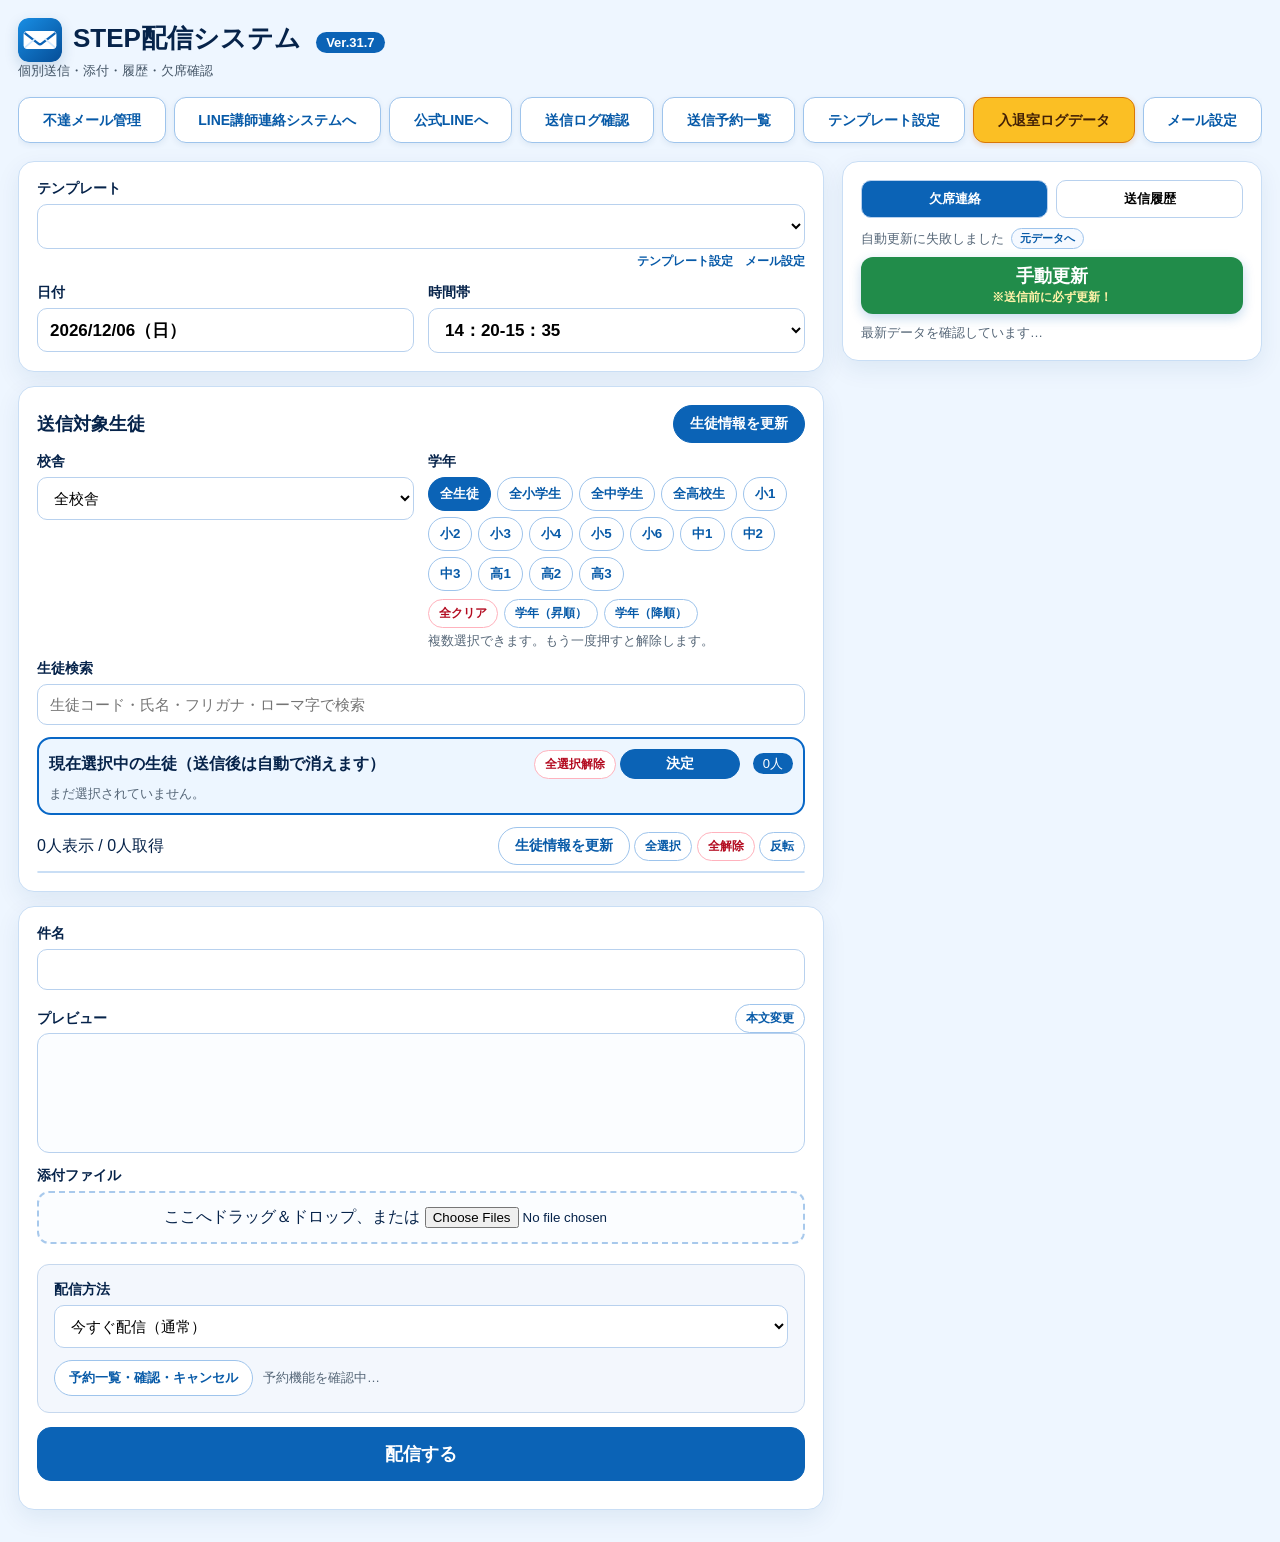
==== commit bc67a25a: "Refresh stylesheet cache for highlighted check-in log button" ====
--- a/index.html
+++ b/index.html
@@ -1,5 +1,5 @@
 <!doctype html><html lang="ja"><head><meta charset="utf-8"><meta name="viewport" content="width=device-width,initial-scale=1"><meta name="theme-color" content="#0b63b6"><title>STEP配信システム Ver.31.7</title>
 <link rel="icon" type="image/svg+xml" href="icons/mail-icon.svg?v=20260814-2"><link rel="icon" type="image/png" sizes="32x32" href="icons/favicon-32.png?v=20260814-2"><link rel="shortcut icon" href="favicon.ico?v=20260814-2"><link rel="apple-touch-icon" sizes="180x180" href="apple-touch-icon.png?v=20260814-2"><link rel="manifest" href="manifest.webmanifest?v=20260814-2">
-<link rel="stylesheet" href="style.css?v=20261012-schedule-nav"></head><body><div class="wrap"><div class="top"><div><h1>STEP配信システム <span class="ver">Ver.31.7</span></h1><div class="sub">個別送信・添付・履歴・欠席確認</div></div><div class="topActions"><nav class="systemNav" aria-label="関連システムと配信管理"><a class="systemNavButton deliveryFailureLink" href="https://stepkobetsu-hub.github.io/student-QR/delivery_failures.html" target="_blank" rel="noopener noreferrer">不達メール管理</a><a class="systemNavButton teacherLineLink" href="https://stepkobetsu-hub.github.io/step-form/teacher_line_contact.html" target="_blank" rel="noopener noreferrer">LINE講師連絡システムへ</a><a class="systemNavButton officialLineLink" href="https://chat.line.biz/U4ec286ef731d320a710bfa6cc796b713" target="_blank" rel="noopener noreferrer">公式LINEへ</a><button id="scheduledListTopBtn" type="button" class="systemNavButton">送信予約一覧</button><a class="systemNavButton" href="template.html">テンプレート設定</a><a class="systemNavButton checkinLogLink" href="https://docs.google.com/spreadsheets/d/1VyQ3O69PDArG2bJt_Qf347rlTwKfjqM6KPLDWqIPo6A/edit?gid=0#gid=0" target="_blank" rel="noopener noreferrer">入退室ログデータ</a><a class="systemNavButton" href="mail_settings.html">メール設定</a></nav></div></div><div class="grid"><main><section class="card"><label class="label">テンプレート</label><select id="templateSelect" class="input"></select><div class="templateLink"><a class="pillLink" href="template.html">テンプレート設定</a>　<a class="pillLink" href="mail_settings.html">メール設定</a></div><div class="row" style="margin-top:14px"><div><label class="label">日付</label><input id="dateDisplay" class="input dateTextInput" readonly><input id="dateInput" type="date" class="hidden"></div><div><label class="label">時間帯</label><select id="timeSelect" class="input"><option>13：00-14：15</option><option>14：20-15：35</option><option>15：45-17：00</option><option>17：10-18：25</option><option>18：35-19：50</option><option>20：00-21：15</option><option value="custom">その他</option></select></div></div><div id="customTimeWrap" class="hidden" style="margin-top:10px"><label class="label">その他の時間帯</label><input id="customTime" class="input" placeholder="例：19:00～20:00"></div></section><section class="card"><div class="toolbar" style="margin-bottom:10px"><h2 style="margin:0;font-size:18px">送信対象生徒</h2><button id="refreshStudentsTopBtn" type="button" class="btn refreshBig primary">生徒情報を更新</button></div><div class="row"><div><label class="label">校舎</label><select id="schoolFilter" class="input"><option>全校舎</option><option>神領校</option><option>大手町校</option></select></div><div><label class="label">学年</label><div id="gradeButtons" class="gradeButtons"></div><div class="gradeActions"><button id="clearGradeBtn" type="button" class="btn small danger">全クリア</button><button id="sortAscBtn" type="button" class="btn small">学年（昇順）</button><button id="sortDescBtn" type="button" class="btn small">学年（降順）</button></div><div class="muted" style="margin-top:4px">複数選択できます。もう一度押すと解除します。</div></div></div><div style="margin-top:10px"><label class="label">生徒検索</label><input id="nameFilter" class="input" placeholder="生徒コード・氏名・フリガナ・ローマ字で検索"></div><div class="selectedBox"><div class="toolbar"><b>現在選択中の生徒（送信後は自動で消えます）</b><span><button id="clearAllSelectedBtn" class="btn small danger">全選択解除</button> <button id="decideSelectionBtn" class="btn small primary">決定</button> <span id="selectedCount" class="ver">0人</span></span></div><div id="selectedSummary" class="selectedSummary hidden"></div><div id="selectedList" class="selectedList"><span class="muted">まだ選択されていません。</span></div></div><div class="countLine"><span id="listCount">0人表示 / 0人取得</span><span><button id="refreshStudentsBtn" class="btn refreshBig">生徒情報を更新</button> <button id="selectVisibleBtn" class="btn small">全選択</button> <button id="clearVisibleBtn" class="btn small danger">全解除</button> <button id="invertVisibleBtn" class="btn small">反転</button></span></div><div id="studentList" class="studentArea"></div></section><section class="card"><label class="label">件名</label><input id="subjectInput" class="input"><div style="margin-top:14px" class="toolbar"><label class="label" style="margin:0">プレビュー</label><button id="toggleBodyBtn" class="btn small">本文変更</button></div><div id="preview" class="preview"></div><div id="bodyEditor" class="hidden" style="margin-top:10px"><textarea id="bodyInput" class="textarea"></textarea><button id="saveBodyBtn" class="btn primary" style="margin-top:8px">本文をプレビューへ反映</button></div><div style="margin-top:14px"><label class="label">添付ファイル</label><div id="dropZone" class="fileBox">ここへドラッグ＆ドロップ、または <input id="fileInput" type="file" multiple></div><div id="fileList" class="attachList"></div></div><div class="deliveryTiming"><label class="label" for="deliveryMode">配信方法</label><select id="deliveryMode" class="input"><option value="now">今すぐ配信（通常）</option><option id="scheduledModeOption" value="scheduled" disabled>日時を指定して配信（予約）</option></select><div id="scheduleInputWrap" class="hidden"><label class="label" for="scheduledAtInput">配信日時（日本時間）</label><input id="scheduledAtInput" type="datetime-local" class="input" step="60"><p class="muted">画面を閉じても自動で配信されます。指定時刻を過ぎた後、順次配信します。数分程度遅れる場合があります。</p></div><div class="scheduleTools"><button id="scheduledListBtn" type="button" class="btn">予約一覧・確認・キャンセル</button><span id="scheduleAvailability" class="muted" role="status">予約機能を確認中…</span></div></div><button id="sendBtn" class="btn primary send">配信する</button><div id="status" class="message"></div></section></main><aside><section class="card"><div class="tabs"><button id="absenceTab" class="tab active">欠席連絡</button><button id="historyTab" class="tab">送信履歴</button></div><div id="absencePanel"><div class="absenceStatusRow"><span id="absenceAutoStatus" class="muted smallText">自動確認：5分ごと</span><a class="absenceSourceLink" href="https://docs.google.com/spreadsheets/d/1c2He5p_FMXGq0Gor74wIrJKtdBvTdjmO992ZkNSVuLQ/edit" target="_blank" rel="noopener noreferrer" title="欠席・遅刻・早退連絡の元データを開く">元データへ</a></div>
+<link rel="stylesheet" href="style.css?v=20261024-checkin-highlight"></head><body><div class="wrap"><div class="top"><div><h1>STEP配信システム <span class="ver">Ver.31.7</span></h1><div class="sub">個別送信・添付・履歴・欠席確認</div></div><div class="topActions"><nav class="systemNav" aria-label="関連システムと配信管理"><a class="systemNavButton deliveryFailureLink" href="https://stepkobetsu-hub.github.io/student-QR/delivery_failures.html" target="_blank" rel="noopener noreferrer">不達メール管理</a><a class="systemNavButton teacherLineLink" href="https://stepkobetsu-hub.github.io/step-form/teacher_line_contact.html" target="_blank" rel="noopener noreferrer">LINE講師連絡システムへ</a><a class="systemNavButton officialLineLink" href="https://chat.line.biz/U4ec286ef731d320a710bfa6cc796b713" target="_blank" rel="noopener noreferrer">公式LINEへ</a><button id="scheduledListTopBtn" type="button" class="systemNavButton">送信予約一覧</button><a class="systemNavButton" href="template.html">テンプレート設定</a><a class="systemNavButton checkinLogLink" href="https://docs.google.com/spreadsheets/d/1VyQ3O69PDArG2bJt_Qf347rlTwKfjqM6KPLDWqIPo6A/edit?gid=0#gid=0" target="_blank" rel="noopener noreferrer">入退室ログデータ</a><a class="systemNavButton" href="mail_settings.html">メール設定</a></nav></div></div><div class="grid"><main><section class="card"><label class="label">テンプレート</label><select id="templateSelect" class="input"></select><div class="templateLink"><a class="pillLink" href="template.html">テンプレート設定</a>　<a class="pillLink" href="mail_settings.html">メール設定</a></div><div class="row" style="margin-top:14px"><div><label class="label">日付</label><input id="dateDisplay" class="input dateTextInput" readonly><input id="dateInput" type="date" class="hidden"></div><div><label class="label">時間帯</label><select id="timeSelect" class="input"><option>13：00-14：15</option><option>14：20-15：35</option><option>15：45-17：00</option><option>17：10-18：25</option><option>18：35-19：50</option><option>20：00-21：15</option><option value="custom">その他</option></select></div></div><div id="customTimeWrap" class="hidden" style="margin-top:10px"><label class="label">その他の時間帯</label><input id="customTime" class="input" placeholder="例：19:00～20:00"></div></section><section class="card"><div class="toolbar" style="margin-bottom:10px"><h2 style="margin:0;font-size:18px">送信対象生徒</h2><button id="refreshStudentsTopBtn" type="button" class="btn refreshBig primary">生徒情報を更新</button></div><div class="row"><div><label class="label">校舎</label><select id="schoolFilter" class="input"><option>全校舎</option><option>神領校</option><option>大手町校</option></select></div><div><label class="label">学年</label><div id="gradeButtons" class="gradeButtons"></div><div class="gradeActions"><button id="clearGradeBtn" type="button" class="btn small danger">全クリア</button><button id="sortAscBtn" type="button" class="btn small">学年（昇順）</button><button id="sortDescBtn" type="button" class="btn small">学年（降順）</button></div><div class="muted" style="margin-top:4px">複数選択できます。もう一度押すと解除します。</div></div></div><div style="margin-top:10px"><label class="label">生徒検索</label><input id="nameFilter" class="input" placeholder="生徒コード・氏名・フリガナ・ローマ字で検索"></div><div class="selectedBox"><div class="toolbar"><b>現在選択中の生徒（送信後は自動で消えます）</b><span><button id="clearAllSelectedBtn" class="btn small danger">全選択解除</button> <button id="decideSelectionBtn" class="btn small primary">決定</button> <span id="selectedCount" class="ver">0人</span></span></div><div id="selectedSummary" class="selectedSummary hidden"></div><div id="selectedList" class="selectedList"><span class="muted">まだ選択されていません。</span></div></div><div class="countLine"><span id="listCount">0人表示 / 0人取得</span><span><button id="refreshStudentsBtn" class="btn refreshBig">生徒情報を更新</button> <button id="selectVisibleBtn" class="btn small">全選択</button> <button id="clearVisibleBtn" class="btn small danger">全解除</button> <button id="invertVisibleBtn" class="btn small">反転</button></span></div><div id="studentList" class="studentArea"></div></section><section class="card"><label class="label">件名</label><input id="subjectInput" class="input"><div style="margin-top:14px" class="toolbar"><label class="label" style="margin:0">プレビュー</label><button id="toggleBodyBtn" class="btn small">本文変更</button></div><div id="preview" class="preview"></div><div id="bodyEditor" class="hidden" style="margin-top:10px"><textarea id="bodyInput" class="textarea"></textarea><button id="saveBodyBtn" class="btn primary" style="margin-top:8px">本文をプレビューへ反映</button></div><div style="margin-top:14px"><label class="label">添付ファイル</label><div id="dropZone" class="fileBox">ここへドラッグ＆ドロップ、または <input id="fileInput" type="file" multiple></div><div id="fileList" class="attachList"></div></div><div class="deliveryTiming"><label class="label" for="deliveryMode">配信方法</label><select id="deliveryMode" class="input"><option value="now">今すぐ配信（通常）</option><option id="scheduledModeOption" value="scheduled" disabled>日時を指定して配信（予約）</option></select><div id="scheduleInputWrap" class="hidden"><label class="label" for="scheduledAtInput">配信日時（日本時間）</label><input id="scheduledAtInput" type="datetime-local" class="input" step="60"><p class="muted">画面を閉じても自動で配信されます。指定時刻を過ぎた後、順次配信します。数分程度遅れる場合があります。</p></div><div class="scheduleTools"><button id="scheduledListBtn" type="button" class="btn">予約一覧・確認・キャンセル</button><span id="scheduleAvailability" class="muted" role="status">予約機能を確認中…</span></div></div><button id="sendBtn" class="btn primary send">配信する</button><div id="status" class="message"></div></section></main><aside><section class="card"><div class="tabs"><button id="absenceTab" class="tab active">欠席連絡</button><button id="historyTab" class="tab">送信履歴</button></div><div id="absencePanel"><div class="absenceStatusRow"><span id="absenceAutoStatus" class="muted smallText">自動確認：5分ごと</span><a class="absenceSourceLink" href="https://docs.google.com/spreadsheets/d/1c2He5p_FMXGq0Gor74wIrJKtdBvTdjmO992ZkNSVuLQ/edit" target="_blank" rel="noopener noreferrer" title="欠席・遅刻・早退連絡の元データを開く">元データへ</a></div>
               <div class="absenceRefreshBox"><button id="refreshAbsenceCacheBtn" type="button" class="miniBtn absenceRefreshBtn"><span class="absenceRefreshMain">手動更新</span><span class="absenceRefreshNote">※送信前に必ず更新！</span></button></div>
-              <div id="absenceList" class="absenceList" style="margin-top:10px"></div></div><div id="historyPanel" class="hidden"><div class="row"><div><label class="label">From</label><input id="historyFrom" type="date" class="input"></div><div><label class="label">To</label><input id="historyTo" type="date" class="input"></div></div><input id="historySearch" class="input" style="margin-top:8px" placeholder="生徒名・件名で検索"><div class="historyButtons historyButtonsWide"><div class="historySearchActions"><button id="reloadHistory" class="btn small searchWide">検索</button><button id="clearHistorySearchBtn" class="btn small">クリア</button><button id="refreshHistoryBtn" class="btn small">更新</button></div><div class="historyArchiveActions"><button id="showArchiveBtn" class="btn small">アーカイブ</button><button id="showNormalHistoryBtn" class="btn small hidden">通常履歴に戻る</button></div></div><div class="muted" style="margin-top:8px">先月分など、直近10件より前の履歴はこちらから確認できます。</div><a class="btn small" style="display:block;text-align:center;text-decoration:none;margin-top:6px" href="https://docs.google.com/spreadsheets/d/1uMj20OXRNOY5YMlga_kzmZ6Y_wER3abNBmrz1bKWs3g/edit?gid=251153037#gid=251153037" target="_blank" rel="noopener noreferrer">Googleスプレッドシートで過去の配信履歴を確認</a><div id="historyList" class="historyList" style="margin-top:10px"></div></div></section></aside></div></div><script src="api.js?v=20261012-schedule"></script><script src="app.js?v=20261012-schedule-nav"></script><script src="selection-reset-fix.js?v=20260904-1"></script></body></html>
+              <div id="absenceList" class="absenceList" style="margin-top:10px"></div></div><div id="historyPanel" class="hidden"><div class="row"><div><label class="label">From</label><input id="historyFrom" type="date" class="input"></div><div><label class="label">To</label><input id="historyTo" type="date" class="input"></div></div><input id="historySearch" class="input" style="margin-top:8px" placeholder="生徒名・件名で検索"><div class="historyButtons historyButtonsWide"><div class="historySearchActions"><button id="reloadHistory" class="btn small searchWide">検索</button><button id="clearHistorySearchBtn" class="btn small">クリア</button><button id="refreshHistoryBtn" class="btn small">更新</button></div><div class="historyArchiveActions"><button id="showArchiveBtn" class="btn small">アーカイブ</button><button id="showNormalHistoryBtn" class="btn small hidden">通常履歴に戻る</button></div></div><div class="muted" style="margin-top:8px">先月分など、直近10件より前の履歴はこちらから確認できます。</div><a class="btn small" style="display:block;text-align:center;text-decoration:none;margin-top:6px" href="https://docs.google.com/spreadsheets/d/1uMj20OXRNOY5YMlga_kzmZ6Y_wER3abNBmrz1bKWs3g/edit?gid=251153037#gid=251153037" target="_blank" rel="noopener noreferrer">Googleスプレッドシートで過去の配信履歴を確認</a><div id="historyList" class="historyList" style="margin-top:10px"></div></div></section></aside></div></div><script src="api.js?v=20261012-schedule"></script><script src="app.js?v=20261013-timetable-sync"></script><script src="selection-reset-fix.js?v=20260904-1"></script></body></html>
--- a/style.css
+++ b/style.css
@@ -198,3 +198,7 @@
 /* 予約確認の上部に黒背景・白文字で配信方法を表示 */
 .scheduledConfirmBanner{flex:0 0 auto;align-self:center;min-width:220px;margin:0 0 10px;padding:10px 28px;border-radius:8px;background:#000;color:#fff;text-align:center;font-size:clamp(26px,3.5vw,34px);line-height:1.2;font-weight:900;letter-spacing:.08em}
 .confirmMain .confirmDetails{overflow-y:auto}
+
+/* よく使う入退室ログを見つけやすくする */
+.systemNav .systemNavButton.checkinLogLink{background:#fbbf24;color:#422006;border-color:#d97706;box-shadow:0 2px 6px rgba(180,83,9,.2)}
+.systemNav .systemNavButton.checkinLogLink:hover{background:#f59e0b;color:#422006;border-color:#b45309}
